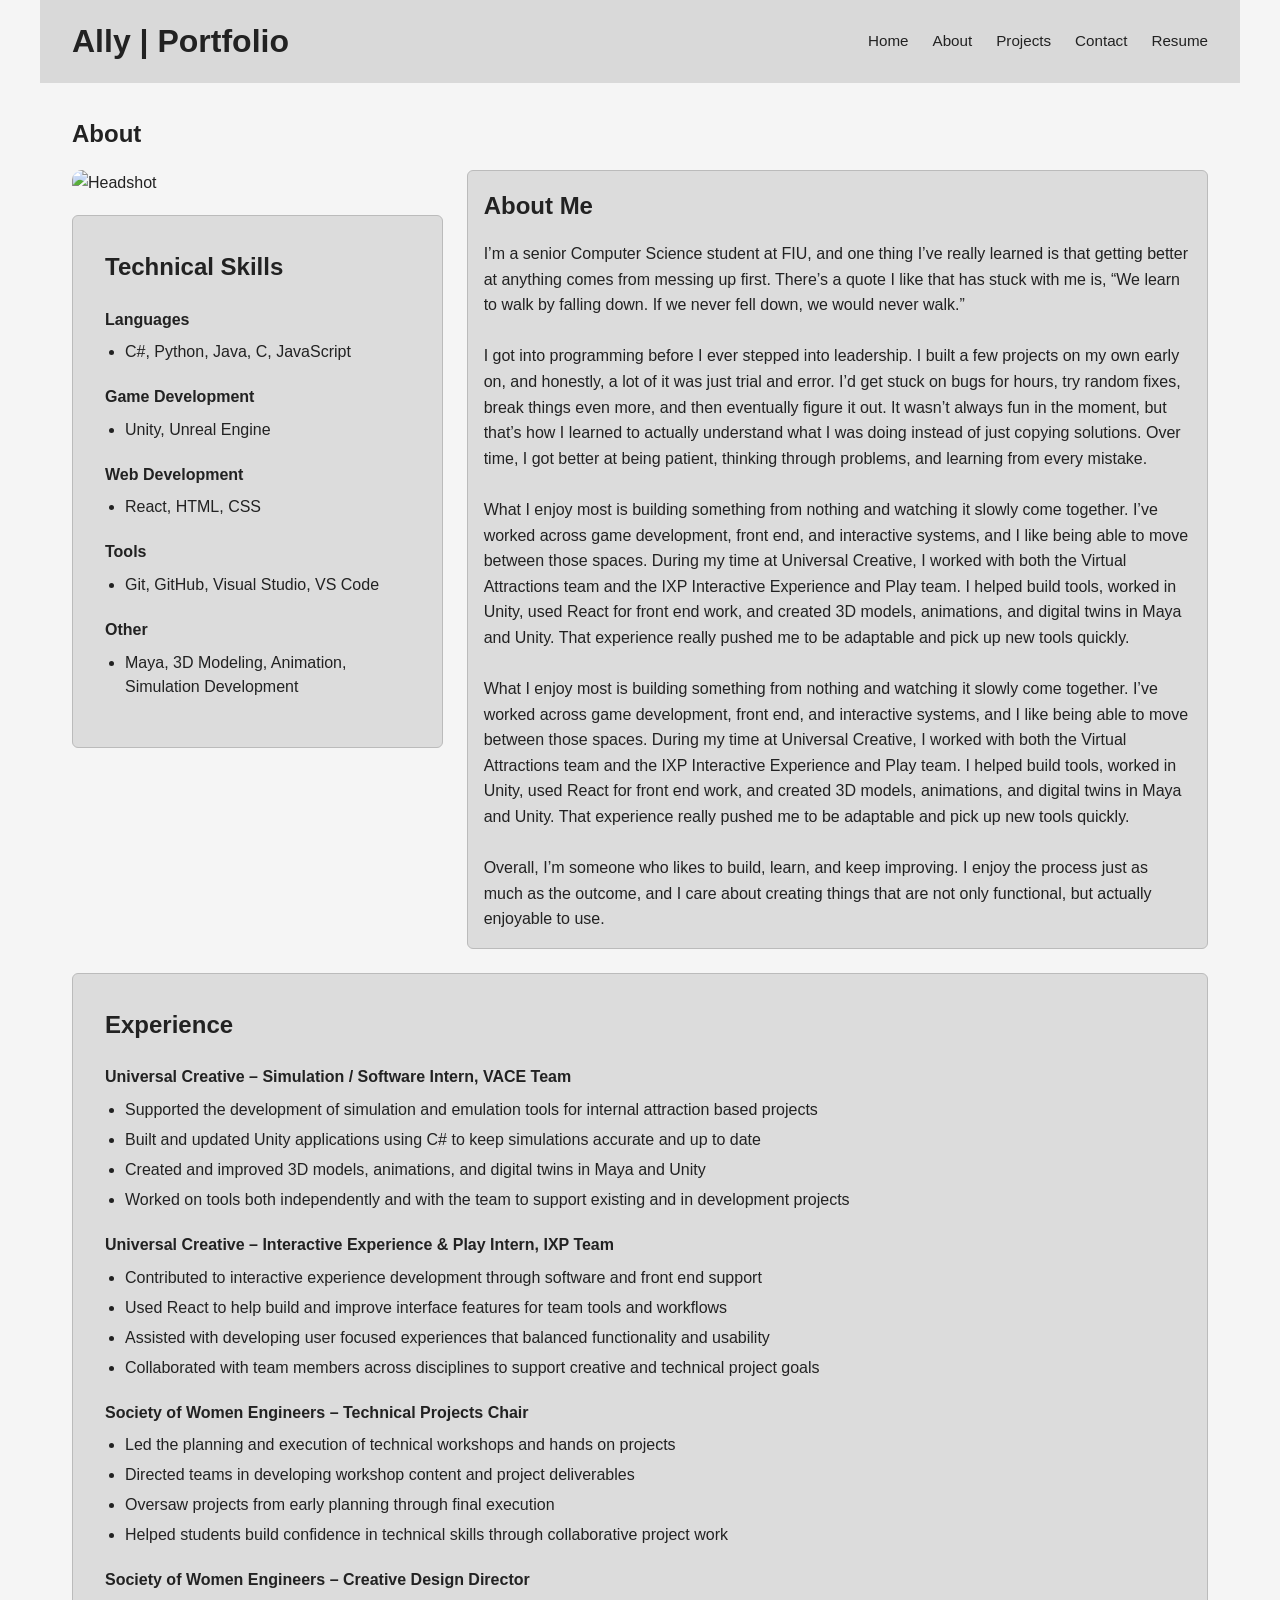
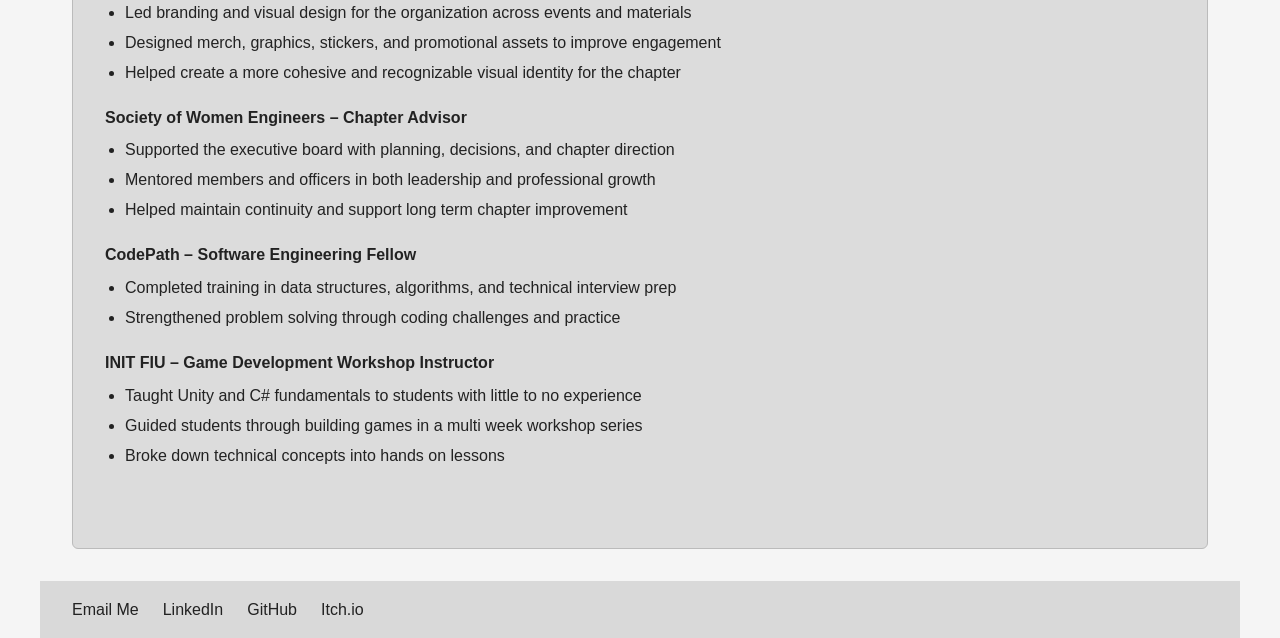
==== about.html @ c7d39140 "Refactored About page layout and improve styling consistency Refactored About page layout, fix heads" ====
<!doctype html>
<html lang="en">
  <head>
    <meta charset="UTF-8" />
    <meta name="viewport" content="width=device-width, initial-scale=1.0" />
    <title>About | Portfolio</title>
    <link rel="stylesheet" href="Styles/base.css" />
    <link rel="stylesheet" href="Styles/layout.css" />
    <link rel="stylesheet" href="Styles/components.css" />
    <link rel="stylesheet" href="Styles/pages.css" />
  </head>
  <body>
    <div class="page-container">
      <header>
        <div>
          <h1>Ally | Portfolio</h1>
          <nav>
            <a href="index.html">Home</a>
            <a href="about.html">About</a>
            <a href="projects.html">Projects</a>
            <a href="contact.html">Contact</a>
            <a href="resume.html">Resume</a>
          </nav>
        </div>
      </header>

      <main>
        <section id="about">
          <h2>About</h2>
          <div class="about-layout">
            <div class="about-left">
              <div class="about-headshot">
                <img src="images/headshot_curly_hair.png" alt="Headshot" />
              </div>

              <div class="about-skills-box">
                <h2>Technical Skills</h2>
                <h4>Languages</h4>
                <ul>
                  <li>C#, Python, Java, C, JavaScript</li>
                </ul>

                <h4>Game Development</h4>
                <ul>
                  <li>Unity, Unreal Engine</li>
                </ul>

                <h4>Web Development</h4>
                <ul>
                  <li>React, HTML, CSS</li>
                </ul>

                <h4>Tools</h4>
                <ul>
                  <li>Git, GitHub, Visual Studio, VS Code</li>
                </ul>

                <h4>Other</h4>
                <ul>
                  <li>Maya, 3D Modeling, Animation, Simulation Development</li>
                </ul>
              </div>
            </div>

            <div class="about-summary">
              <h2>About Me</h2>
              <p>
                I’m a senior Computer Science student at FIU, and one thing I’ve
                really learned is that getting better at anything comes from
                messing up first. There’s a quote I like that has stuck with me
                is, “We learn to walk by falling down. If we never fell down, we
                would never walk.”
              </p>
              <br />
              <p>
                I got into programming before I ever stepped into leadership. I
                built a few projects on my own early on, and honestly, a lot of
                it was just trial and error. I’d get stuck on bugs for hours,
                try random fixes, break things even more, and then eventually
                figure it out. It wasn’t always fun in the moment, but that’s
                how I learned to actually understand what I was doing instead of
                just copying solutions. Over time, I got better at being
                patient, thinking through problems, and learning from every
                mistake.
              </p>
              <br />
              <p>
                What I enjoy most is building something from nothing and
                watching it slowly come together. I’ve worked across game
                development, front end, and interactive systems, and I like
                being able to move between those spaces. During my time at
                Universal Creative, I worked with both the Virtual Attractions
                team and the IXP Interactive Experience and Play team. I helped
                build tools, worked in Unity, used React for front end work, and
                created 3D models, animations, and digital twins in Maya and
                Unity. That experience really pushed me to be adaptable and pick
                up new tools quickly.
              </p>
              <br />
              <p>
                What I enjoy most is building something from nothing and
                watching it slowly come together. I’ve worked across game
                development, front end, and interactive systems, and I like
                being able to move between those spaces. During my time at
                Universal Creative, I worked with both the Virtual Attractions
                team and the IXP Interactive Experience and Play team. I helped
                build tools, worked in Unity, used React for front end work, and
                created 3D models, animations, and digital twins in Maya and
                Unity. That experience really pushed me to be adaptable and pick
                up new tools quickly.
              </p>
              <br />
              <p>
                Overall, I’m someone who likes to build, learn, and keep
                improving. I enjoy the process just as much as the outcome, and
                I care about creating things that are not only functional, but
                actually enjoyable to use.
              </p>
            </div>

            <div class="about-experience-box">
              <section class="experience">
                <h2>Experience</h2>

                <h4>
                  Universal Creative – Simulation / Software Intern, VACE Team
                </h4>
                <ul>
                  <li>
                    Supported the development of simulation and emulation tools
                    for internal attraction based projects
                  </li>
                  <li>
                    Built and updated Unity applications using C# to keep
                    simulations accurate and up to date
                  </li>
                  <li>
                    Created and improved 3D models, animations, and digital
                    twins in Maya and Unity
                  </li>
                  <li>
                    Worked on tools both independently and with the team to
                    support existing and in development projects
                  </li>
                </ul>

                <h4>
                  Universal Creative – Interactive Experience & Play Intern, IXP
                  Team
                </h4>
                <ul>
                  <li>
                    Contributed to interactive experience development through
                    software and front end support
                  </li>
                  <li>
                    Used React to help build and improve interface features for
                    team tools and workflows
                  </li>
                  <li>
                    Assisted with developing user focused experiences that
                    balanced functionality and usability
                  </li>
                  <li>
                    Collaborated with team members across disciplines to support
                    creative and technical project goals
                  </li>
                </ul>

                <h4>Society of Women Engineers – Technical Projects Chair</h4>
                <ul>
                  <li>
                    Led the planning and execution of technical workshops and
                    hands on projects
                  </li>
                  <li>
                    Directed teams in developing workshop content and project
                    deliverables
                  </li>
                  <li>
                    Oversaw projects from early planning through final execution
                  </li>
                  <li>
                    Helped students build confidence in technical skills through
                    collaborative project work
                  </li>
                </ul>

                <h4>Society of Women Engineers – Creative Design Director</h4>
                <ul>
                  <li>
                    Led branding and visual design for the organization across
                    events and materials
                  </li>
                  <li>
                    Designed merch, graphics, stickers, and promotional assets
                    to improve engagement
                  </li>
                  <li>
                    Helped create a more cohesive and recognizable visual
                    identity for the chapter
                  </li>
                </ul>

                <h4>Society of Women Engineers – Chapter Advisor</h4>
                <ul>
                  <li>
                    Supported the executive board with planning, decisions, and
                    chapter direction
                  </li>
                  <li>
                    Mentored members and officers in both leadership and
                    professional growth
                  </li>
                  <li>
                    Helped maintain continuity and support long term chapter
                    improvement
                  </li>
                </ul>

                <h4>CodePath – Software Engineering Fellow</h4>
                <ul>
                  <li>
                    Completed training in data structures, algorithms, and
                    technical interview prep
                  </li>
                  <li>
                    Strengthened problem solving through coding challenges and
                    practice
                  </li>
                </ul>

                <h4>INIT FIU – Game Development Workshop Instructor</h4>
                <ul>
                  <li>
                    Taught Unity and C# fundamentals to students with little to
                    no experience
                  </li>
                  <li>
                    Guided students through building games in a multi week
                    workshop series
                  </li>
                  <li>Broke down technical concepts into hands on lessons</li>
                </ul>
              </section>
            </div>
          </div>
        </section>
      </main>

      <footer>
        <div class="footer-links">
          <a href="mailto:Roa.Ayleen07@gmail.com?subject=Hello">Email Me</a>
          <a
            href="https://www.linkedin.com/in/ayleen-roa"
            target="_blank"
            rel="noopener noreferrer"
            >LinkedIn</a
          >
          <a
            href="https://github.com/roa-ally"
            target="_blank"
            rel="noopener noreferrer"
            >GitHub</a
          >
          <a
            href="https://roa-ally.itch.io/"
            target="_blank"
            rel="noopener noreferrer"
            >Itch.io</a
          >
        </div>
      </footer>
    </div>
  </body>
</html>
---- Styles/base.css ----
/* =====================
   RESET / BASE
===================== */

* {
  margin: 0;
  padding: 0;
  box-sizing: border-box;
}

body {
  font-family: Arial, sans-serif;
  background-color: #f5f5f5;
  color: #222;
  line-height: 1.6;
}

a {
  text-decoration: none;
  color: inherit;
}

img {
  max-width: 100%;
  display: block;
}

section {
  margin-bottom: 3rem;
}

h2 {
  margin-bottom: 1rem;
}
---- Styles/layout.css ----
/* =====================
   PAGE LAYOUT
===================== */

.page-container {
  max-width: 1200px;
  margin: 0 auto;
  background-color: #f5f5f5;
}

header {
  background-color: #d9d9d9;
  padding: 1rem 2rem;
}

header div,
.nav-container {
  display: flex;
  justify-content: space-between;
  align-items: center;
}

nav {
  display: flex;
  gap: 1.5rem;
}

nav a {
  font-size: 0.95rem;
}

nav a:hover,
.footer-links a:hover,
.back-link:hover {
  text-decoration: underline;
}

footer {
  background-color: #d9d9d9;
  padding: 1rem 2rem;
  margin-top: 2rem;
}

.footer-links {
  display: flex;
  gap: 1.5rem;
  flex-wrap: wrap;
}

/* =====================
   COMMON SECTION SPACING
===================== */

#projects,
#skills,
#about,
#contact,
#projects-page,
.project-detail {
  margin: 2rem;
}
---- Styles/components.css ----
/* =====================
   BUTTONS
===================== */

button,
.hero-button,
.resume-button {
  border: 1px solid #aaa;
  background-color: #cfcfcf;
  color: #000;
  font-weight: bold;
  border-radius: 6px;
  transition:
    transform 0.2s ease,
    background-color 0.2s ease;
}

button:hover,
.hero-button:hover,
.resume-button:hover {
  background-color: #bfbfbf;
  transform: translateY(-1px);
}

.hero-button,
.resume-button {
  display: inline-block;
  padding: 0.7rem 1.2rem;
}

.hero-actions {
  display: flex;
  gap: 1rem;
  margin-top: 1rem;
  justify-content: flex-start;
  padding-left: 2rem;
}

.resume-actions {
  margin-top: 20px;
  display: flex;
  justify-content: center;
}

/* =====================
   CARDS / BOXES
===================== */

article,
.skill-card,
.about-summary,
.about-skills-box,
.about-experience-box,
.contact-intro,
.contact-links,
.project-hero,
.project-overview,
.project-tools,
.project-process,
.gallery-box,
.project-thumbnail,
.resume-container,
.projects-hero {
  border-radius: 6px;
}

#projects article,
.skill-card,
.about-summary,
.about-skills-box,
.about-experience-box,
.contact-intro,
.contact-links,
.project-hero,
.project-overview,
.project-tools,
.project-process,
.gallery-box {
  background-color: #dcdcdc;
  border: 1px solid #bbb;
  padding: 1rem;
}

.skill-card {
  text-align: center;
  font-weight: bold;
}

.back-link {
  display: inline-block;
  margin-top: 0.5rem;
  font-weight: bold;
}

/* =====================
   PROJECT CARDS / MEDIA
===================== */

.project-card-link {
  text-decoration: none;
  color: inherit;
  display: block;
}

.project-card-link article {
  height: 100%;
}

.project-thumbnail,
.project-hero,
.gallery-box {
  overflow: hidden;
}

.project-thumbnail {
  height: 180px;
}

.project-hero {
  height: 350px;
  min-height: 300px;
  display: flex;
  align-items: center;
  justify-content: center;
}

.gallery-box {
  height: 220px;
  min-height: 220px;
  display: flex;
  align-items: center;
  justify-content: center;
}

.project-thumbnail img,
.project-hero img,
.gallery-box img {
  width: 100%;
  height: 100%;
  object-fit: cover;
  display: block;
  cursor: pointer;
}

.project-thumbnail p {
  font-weight: bold;
}

/* =====================
   IMAGE MODAL
===================== */

.image-modal {
  display: none;
  position: fixed;
  inset: 0;
  background-color: rgba(0, 0, 0, 0.9);
  justify-content: center;
  align-items: center;
  z-index: 9999;
}

.image-modal-panel {
  position: relative;
  width: min(78vw, 1000px);
  height: min(78vh, 700px);
  display: flex;
  align-items: center;
  justify-content: center;
}

.image-modal-content,
.image-modal-video {
  max-width: 100%;
  max-height: 100%;
  width: auto;
  height: auto;
  object-fit: contain;
  border-radius: 6px;
  display: none;
}

.image-modal-iframe {
  width: 100%;
  height: 100%;
  border: none;
  border-radius: 6px;
  display: none;
}

.image-modal-close {
  position: absolute;
  top: -5rem;
  right: 0;
  background: rgba(255, 255, 255, 0.18);
  border: none;
  color: white;
  font-size: 2.5rem;
  width: 56px;
  height: 56px;
  border-radius: 8px;
  cursor: pointer;
  display: flex;
  align-items: center;
  justify-content: center;
}

.image-modal-arrow {
  position: absolute;
  top: 50%;
  display: flex;
  align-items: center;
  justify-content: center;
  background-color: rgba(255, 255, 255, 0.15);
  border: none;
  color: white;
  font-size: 2rem;
  padding: 0.75rem 1rem 1rem;
  cursor: pointer;
  border-radius: 6px;
}

.image-modal-arrow:hover,
.image-modal-close:hover {
  background-color: rgba(255, 255, 255, 0.25);
}

.left-arrow {
  left: 2rem;
}

.right-arrow {
  right: 2rem;
}

/* =====================
   MEDIA TRIGGER
===================== */

.media-trigger {
  width: 100%;
  height: 100%;
  border: none;
  background: none;
  padding: 0;
  cursor: pointer;
  position: relative;
  display: block;
}

.media-trigger img {
  width: 100%;
  height: 100%;
  object-fit: cover;
  display: block;
  border-radius: 6px;
}

.video-badge {
  position: absolute;
  inset: 50% auto auto 50%;
  transform: translate(-50%, -50%);
  width: 64px;
  height: 64px;
  border-radius: 50%;
  background-color: rgba(0, 0, 0, 0.55);
  color: white;
  display: flex;
  align-items: center;
  justify-content: center;
  font-size: 1.6rem;
  pointer-events: none;
}
---- Styles/pages.css ----
/* =====================
   HOME
===================== */

#home h2 {
  font-size: 2rem;
  margin-bottom: 0.5rem;
  padding: 2rem;
  max-width: 900px;
}

#home p {
  max-width: 900px;
  margin-bottom: 1.5rem;
  padding-left: 2rem;
}

/* =====================
   PROJECTS PAGE
===================== */

.projects-hero {
  background-color: #e3e3e3;
  padding: 3rem 2rem;
  margin: 2rem;
}

.projects-hero h2 {
  margin-bottom: 0.5rem;
}

.projects-hero p {
  max-width: 700px;
}

.projects-grid {
  display: grid;
  grid-template-columns: repeat(3, 1fr);
  gap: 1rem;
}

#projects article {
  background-color: #dcdcdc;
  border: none;
  padding: 0;
  overflow: hidden;
  border-radius: 10px;
  transition:
    transform 0.2s ease,
    box-shadow 0.2s ease;
  cursor: pointer;
}

#projects article:hover {
  transform: translateY(-5px);
  box-shadow: 0 4px 10px rgba(0, 0, 0, 0.1);
}

#projects h3,
.project-detail h2 {
  margin-bottom: 0.5rem;
}

/* =====================
   SKILLS
===================== */

.skills-grid {
  display: grid;
  grid-template-columns: repeat(auto-fit, minmax(160px, 1fr));
  gap: 1rem;
}

/* =====================
   ABOUT
===================== */

.about-layout {
  display: grid;
  grid-template-columns: 1fr 2fr;
  gap: 1.5rem;
}

.about-left {
  display: flex;
  flex-direction: column;
  gap: 20px;
}

.about-skills-box,
.about-experience-box {
  padding: 2rem;
  background-color: #dcdcdc;
  border: 1px solid #bbb;
  border-radius: 6px;
}

.about-skills-box h2,
.about-experience-box h2 {
  margin-bottom: 20px;
  padding-left: 0;
}

.about-skills-box li,
.experience li {
  margin-bottom: 6px;
  line-height: 1.5;
}

.about-skills-box h4,
.about-experience-box h4 {
  margin-top: 20px;
  margin-bottom: 8px;
  padding-left: 0;
}

.about-skills-box h3,
.experience h2,
.experience h4 {
  margin-left: 0;
  padding-left: 0;
}

.about-skills-box ul,
.about-experience-box ul {
  padding-left: 20px;
  margin-bottom: 16px;
}

.about-skills-box li,
.about-experience-box li {
  margin-bottom: 6px;
  line-height: 1.5;
}

.about-summary {
  min-height: 220px;
}

.about-experience-box {
  grid-column: 1 / -1;
  padding: 2rem;
  background-color: #dcdcdc;
  border: 1px solid #bbb;
  border-radius: 6px;
}

.about-headshot {
  align-self: flex-start;
}

.about-headshot img {
  width: 325px;
  height: auto;
  border-radius: 10px;
  display: block;
}

.experience h4 {
  margin-top: 20px;
}

.experience ul {
  margin-bottom: 20px;
}

/* =====================
   CONTACT
===================== */

.contact-layout {
  display: grid;
  grid-template-columns: 1fr 1fr;
  gap: 1rem;
}

.contact-intro button {
  padding: 0.7rem 1.2rem;
  margin-bottom: 1rem;
  cursor: pointer;
}

.contact-links {
  display: flex;
  flex-direction: column;
  gap: 0.75rem;
}

.contact-links p {
  margin-bottom: 0.5rem;
}

.contact-item {
  display: flex;
  flex-direction: column;
  margin-bottom: 0.75rem;
}

.contact-item span {
  font-weight: bold;
  font-size: 0.9rem;
  margin-bottom: 0.2rem;
}

.contact-item a {
  font-size: 0.95rem;
}

/* =====================
   PROJECT DETAIL
===================== */

.project-info {
  display: grid;
  grid-template-columns: 2fr 1fr;
  gap: 1rem;
  margin-bottom: 1rem;
}

.project-tools p {
  display: grid;
  grid-template-columns: 1fr 1fr;
  gap: 1rem;
}

.project-process {
  margin-bottom: 1rem;
}

.project-gallery {
  display: grid;
  grid-template-columns: 1fr 1fr;
  gap: 1rem;
  margin-bottom: 1rem;
}

.project-thumbnail {
  height: 180px;
  overflow: hidden;
  border-radius: 10px 10px 10px 10px;
  background: none;
  border: none;
  padding: 0;
}

.project-thumbnail img {
  width: 100%;
  height: 100%;
  object-fit: cover;
  display: block;
  border-radius: 0;
}

.project-content {
  padding: 1rem;
}

/* =====================
   RESUME
===================== */

.resume-section {
  padding: 40px;
}

.resume-section h2,
.resume-section p {
  max-width: 1000px;
  margin-left: auto;
  margin-right: auto;
}

.resume-intro {
  margin-bottom: 20px;
  color: #555;
}

.resume-container {
  max-width: 1000px;
  margin: 0 auto;
  border: 1px solid #ccc;
  border-radius: 12px;
  overflow: hidden;
  background: #f9f9f9;
}

.resume-frame {
  width: 100%;
  height: 750px;
  border: none;
  display: block;
}

/* =====================
   RESPONSIVE
===================== */

@media (max-width: 768px) {
  .nav-container,
  header div {
    flex-direction: column;
    align-items: flex-start;
    gap: 1rem;
  }

  nav {
    flex-wrap: wrap;
  }

  #home,
  #projects,
  #skills,
  #about,
  #contact,
  #projects-page,
  .project-detail,
  .projects-hero,
  .resume-section {
    margin: 1rem;
    padding-left: 1rem;
    padding-right: 1rem;
  }

  .about-layout,
  .contact-layout,
  .project-info,
  .project-gallery {
    grid-template-columns: 1fr;
  }

  .projects-grid {
    grid-template-columns: repeat(auto-fit, minmax(250px, 1fr));
  }

  .project-thumbnail {
    height: 140px;
  }

  .project-hero {
    height: 220px;
  }

  .gallery-box {
    height: 160px;
  }

  .resume-frame {
    height: 500px;
  }

  .image-modal-panel {
    width: min(90vw, 700px);
    height: min(70vh, 500px);
  }

  .image-modal-content {
    max-width: 90vw;
    max-height: 70vh;
  }

  .image-modal-arrow {
    font-size: 1.5rem;
    padding: 0.5rem 0.75rem;
  }

  .left-arrow {
    left: 1rem;
  }

  .right-arrow {
    right: 1rem;
  }

  .image-modal-close {
    top: -2.5rem;
    width: 46px;
    height: 46px;
    font-size: 2rem;
  }
}
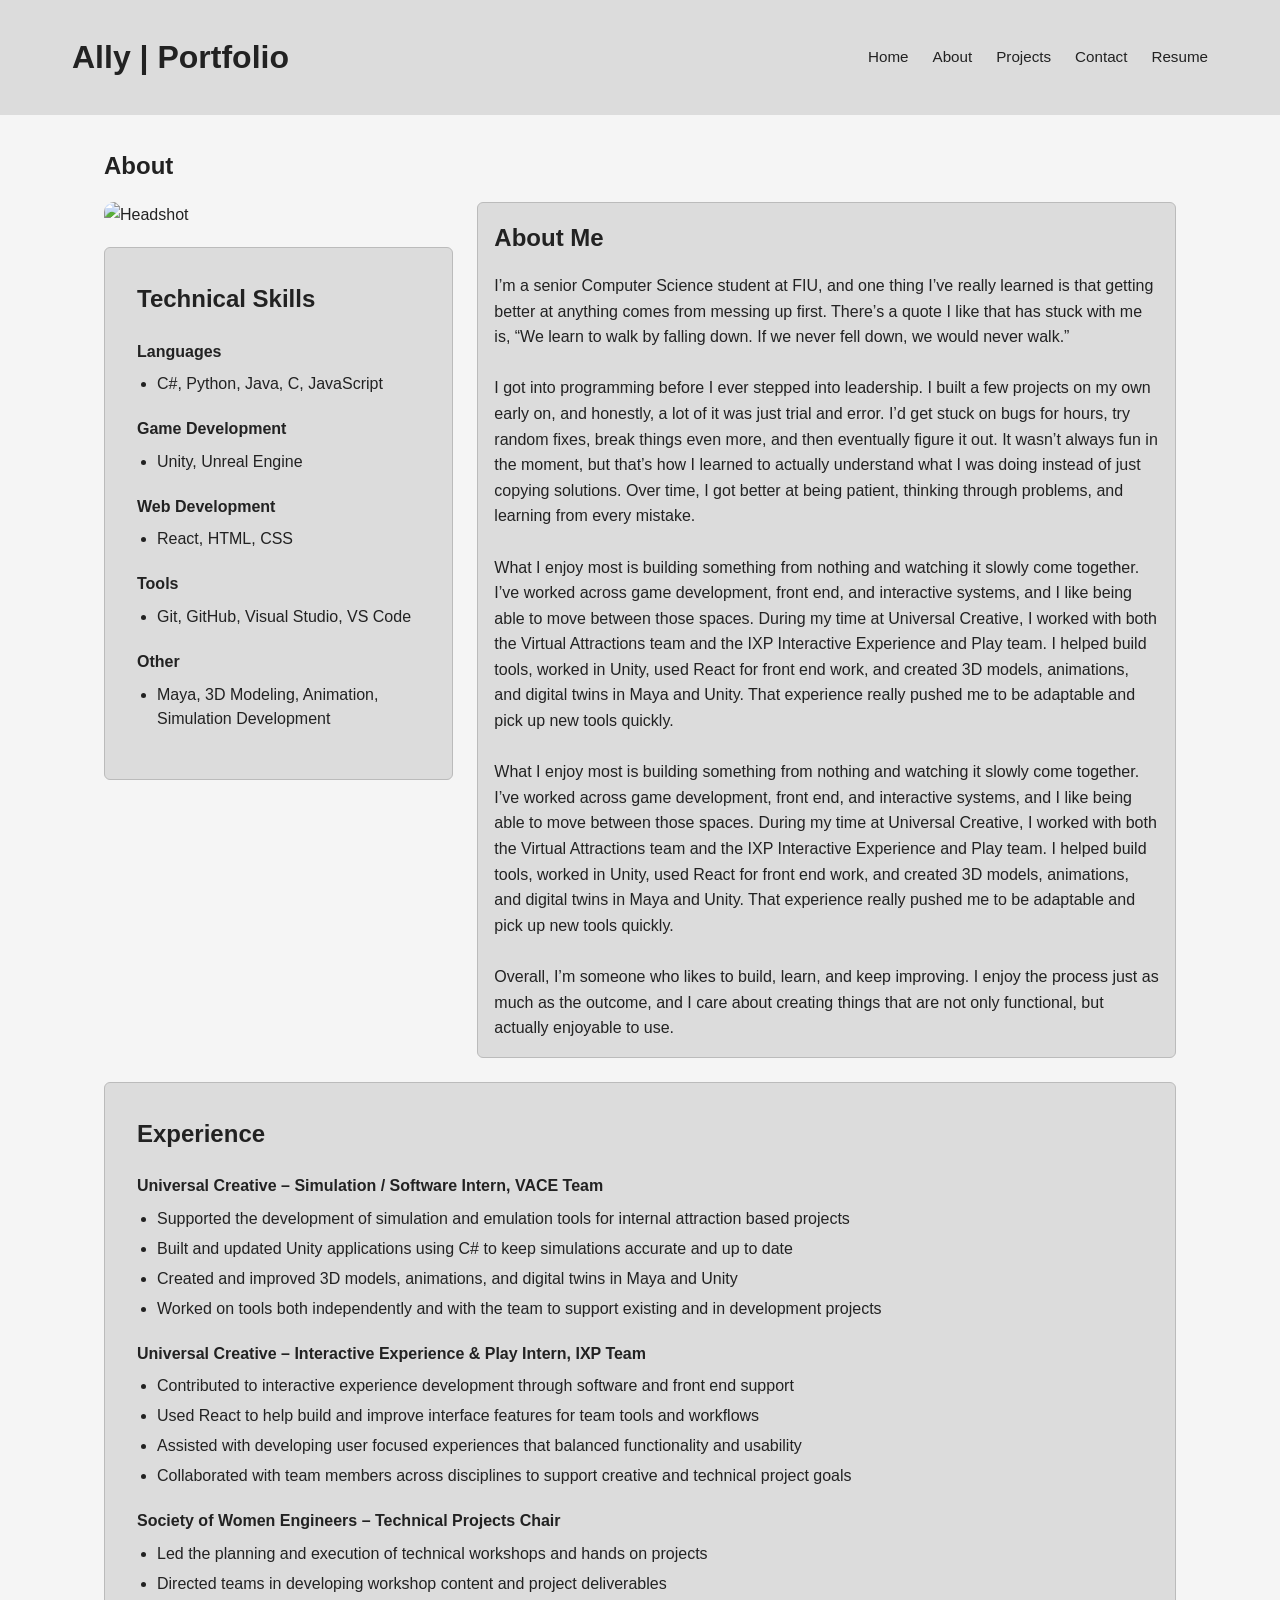
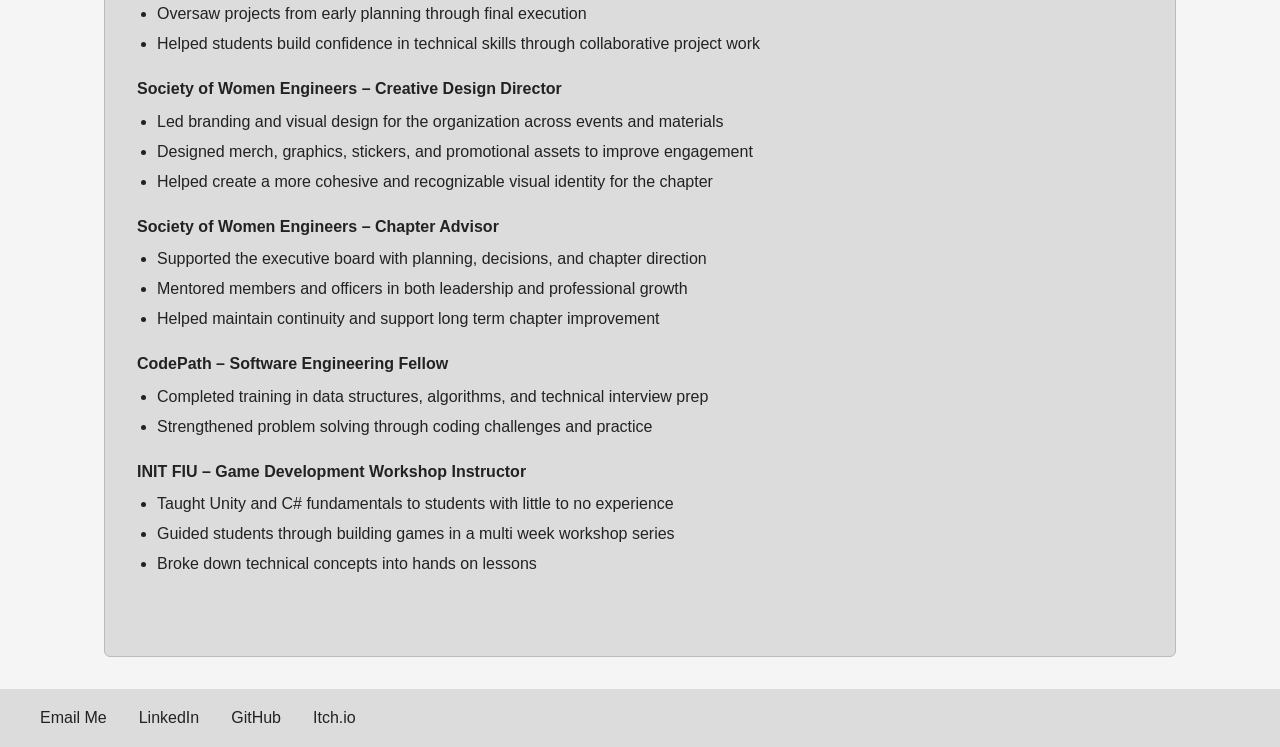
==== commit a95a1c0e: "Refactored portfolio layout Updated portfolio design, improve layout structure, and refine styling a" ====
--- a/about.html
+++ b/about.html
@@ -10,24 +10,24 @@
     <link rel="stylesheet" href="Styles/pages.css" />
   </head>
   <body>
-    <div class="page-container">
-      <header>
-        <div>
-          <h1>Ally | Portfolio</h1>
-          <nav>
-            <a href="index.html">Home</a>
-            <a href="about.html">About</a>
-            <a href="projects.html">Projects</a>
-            <a href="contact.html">Contact</a>
-            <a href="resume.html">Resume</a>
-          </nav>
-        </div>
-      </header>
-
+    <header class="site-header">
+      <div class="header-inner">
+        <h1 class="header-title">Ally | Portfolio</h1>
+
+        <nav class="header-nav">
+          <a href="index.html">Home</a>
+          <a href="about.html">About</a>
+          <a href="projects.html">Projects</a>
+          <a href="contact.html">Contact</a>
+          <a href="resume.html">Resume</a>
+        </nav>
+      </div>
+    </header>
+    <div class="page-content">
       <main>
         <section id="about">
           <h2>About</h2>
-          <div class="about-layout">
+          <div class="about-page-layout">
             <div class="about-left">
               <div class="about-headshot">
                 <img src="images/headshot_curly_hair.png" alt="Headshot" />
@@ -247,30 +247,16 @@
           </div>
         </section>
       </main>
-
-      <footer>
-        <div class="footer-links">
-          <a href="mailto:Roa.Ayleen07@gmail.com?subject=Hello">Email Me</a>
-          <a
-            href="https://www.linkedin.com/in/ayleen-roa"
-            target="_blank"
-            rel="noopener noreferrer"
-            >LinkedIn</a
-          >
-          <a
-            href="https://github.com/roa-ally"
-            target="_blank"
-            rel="noopener noreferrer"
-            >GitHub</a
-          >
-          <a
-            href="https://roa-ally.itch.io/"
-            target="_blank"
-            rel="noopener noreferrer"
-            >Itch.io</a
-          >
-        </div>
-      </footer>
     </div>
+    <footer class="site-footer">
+      <div class="footer-inner">
+        <a href="mailto:Roa.Ayleen07@gmail.com">Email Me</a>
+        <a href="https://www.linkedin.com/in/ayleen-roa" target="_blank"
+          >LinkedIn</a
+        >
+        <a href="https://github.com/roa-ally" target="_blank">GitHub</a>
+        <a href="https://roa-ally.itch.io/" target="_blank">Itch.io</a>
+      </div>
+    </footer>
   </body>
 </html>
--- a/Styles/layout.css
+++ b/Styles/layout.css
@@ -2,10 +2,12 @@
    PAGE LAYOUT
 ===================== */
 
-.page-container {
+.page-content {
   max-width: 1200px;
   margin: 0 auto;
-  background-color: #f5f5f5;
+  padding: 0 2rem;
+  box-sizing: border-box;
+  width: 100%;
 }
 
 header {
--- a/Styles/components.css
+++ b/Styles/components.css
@@ -30,10 +30,10 @@
 
 .hero-actions {
   display: flex;
-  gap: 1rem;
+  gap: 0.75rem;
   margin-top: 1rem;
-  justify-content: flex-start;
-  padding-left: 2rem;
+  justify-content: center;
+  flex-wrap: wrap;
 }
 
 .resume-actions {
--- a/Styles/pages.css
+++ b/Styles/pages.css
@@ -1,6 +1,10 @@
 /* =====================
    HOME
 ===================== */
+#home {
+  margin: 2rem;
+  background-color: #f4f4f4;
+}
 
 #home h2 {
   font-size: 2rem;
@@ -13,6 +17,88 @@
   max-width: 900px;
   margin-bottom: 1.5rem;
   padding-left: 2rem;
+  padding-right: 2rem;
+}
+
+.about-container {
+  background-color: #e5e5e5;
+  border-radius: 10px;
+  padding-bottom: 2rem;
+
+  flex: 1;
+  max-width: none;
+}
+
+.about-layout {
+  display: flex;
+  align-items: center;
+  gap: 2rem;
+}
+
+.about-layout {
+  display: flex;
+  align-items: flex-start;
+  gap: 1rem;
+}
+
+.about-image {
+  flex: 0 0 auto;
+  display: flex;
+  flex-direction: column; /* 👈 THIS stacks them */
+  align-items: center;
+}
+
+.about-image img {
+  height: 600px;
+  width: auto;
+  border-radius: 10px;
+}
+
+html,
+body {
+  height: 100%;
+  margin: 0;
+}
+
+main {
+  flex: 1;
+}
+
+.site-header,
+.site-footer {
+  width: 100%;
+  background-color: #dcdcdc;
+}
+
+.footer-inner {
+  max-width: 1200px;
+  margin: 0 auto;
+
+  display: flex;
+  gap: 2rem;
+}
+
+.container {
+  padding: 0 80px;
+}
+
+.header-inner {
+  max-width: 1200px;
+  margin: 0 auto;
+  padding: 1rem 2rem;
+
+  display: flex;
+  align-items: center;
+  justify-content: space-between;
+}
+
+.header-title {
+  margin: 0;
+}
+
+.header-nav {
+  display: flex;
+  gap: 1.5rem;
 }
 
 /* =====================
@@ -75,7 +161,7 @@
    ABOUT
 ===================== */
 
-.about-layout {
+.about-page-layout {
   display: grid;
   grid-template-columns: 1fr 2fr;
   gap: 1.5rem;
@@ -206,6 +292,114 @@
   font-size: 0.95rem;
 }
 
+.contact-intro form {
+  display: flex;
+  flex-direction: column;
+  gap: 0.75rem;
+}
+
+.contact-intro input,
+.contact-intro textarea {
+  padding: 0.6rem;
+  border-radius: 6px;
+  border: 1px solid #bbb;
+  font-size: 0.9rem;
+}
+
+.send-button {
+  display: inline-block;
+  align-self: center;
+  padding: 0.7rem 1.2rem;
+  margin-top: 1rem;
+
+  border: 1px solid #aaa;
+  background-color: #cfcfcf;
+  color: #000;
+
+  font-weight: bold;
+  border-radius: 6px;
+  cursor: pointer;
+
+  transition:
+    transform 0.2s ease,
+    background-color 0.2s ease;
+}
+
+.contact-intro button {
+  margin-top: 0.5rem;
+  cursor: pointer;
+}
+
+.send-button:hover {
+  background-color: #bfbfbf;
+  transform: translateY(-1px);
+}
+
+.contact-intro p {
+  margin-bottom: 1rem;
+  color: #444;
+}
+
+.contact-intro label {
+  font-weight: 600;
+  font-size: 1rem;
+  margin-top: 0.5rem;
+}
+
+.contact-links {
+  padding: 2rem;
+  border-radius: 10px;
+}
+
+.contact-title {
+  margin-bottom: 1rem;
+  font-size: 1.3rem;
+}
+
+.contact-table {
+  width: 100%;
+  border-collapse: collapse;
+}
+
+.contact-table th {
+  text-align: left;
+  font-weight: 600;
+  padding: 8px 12px 8px 0;
+  width: 120px;
+}
+
+.contact-table td {
+  padding: 8px 0;
+}
+
+.contact-table a {
+  color: #0077cc;
+  font-weight: 500;
+  text-decoration: underline;
+  transition: 0.2s;
+}
+
+.contact-table a:hover {
+  color: #005fa3;
+}
+
+.contact-image {
+  margin-top: 1.5rem;
+  width: 100%;
+  border-radius: 8px;
+}
+
+.form-hint {
+  display: block;
+  font-size: 0.85rem;
+  color: #444;
+  margin-top: -0.25rem;
+  margin-bottom: 0.5rem;
+}
+
+.form-hint.hidden {
+  display: none;
+}
 /* =====================
    PROJECT DETAIL
 ===================== */
@@ -214,7 +408,8 @@
   display: grid;
   grid-template-columns: 2fr 1fr;
   gap: 1rem;
-  margin-bottom: 1rem;
+  margin-bottom: 2rem;
+  margin-top: 2rem;
 }
 
 .project-tools p {
@@ -224,14 +419,14 @@
 }
 
 .project-process {
-  margin-bottom: 1rem;
+  margin-bottom: 2rem;
 }
 
 .project-gallery {
   display: grid;
   grid-template-columns: 1fr 1fr;
   gap: 1rem;
-  margin-bottom: 1rem;
+  margin-bottom: 2rem;
 }
 
 .project-thumbnail {
@@ -253,6 +448,41 @@
 
 .project-content {
   padding: 1rem;
+}
+
+.back-link {
+  display: inline-block;
+  padding: 0.6rem 1.1rem;
+
+  border: 1px solid #aaa;
+  background-color: #cfcfcf;
+  color: #000;
+
+  border-radius: 6px;
+  font-weight: bold;
+  text-decoration: none;
+
+  margin-top: 1rem;
+
+  transition: 0.2s;
+}
+
+.back-link:hover {
+  background-color: #bfbfbf;
+  transform: translateY(-1px);
+}
+
+.tool-images {
+  display: flex;
+  flex-direction: column;
+  gap: 0.5rem;
+  margin-top: 1rem;
+}
+
+.tool-images img {
+  width: 70px;
+  height: 70px;
+  object-fit: contain;
 }
 
 /* =====================
@@ -321,7 +551,7 @@
     padding-right: 1rem;
   }
 
-  .about-layout,
+  .about-page-layout,
   .contact-layout,
   .project-info,
   .project-gallery {
@@ -377,4 +607,9 @@
     height: 46px;
     font-size: 2rem;
   }
-}
+
+  .about-layout {
+    flex-direction: column;
+    text-align: center;
+  }
+}
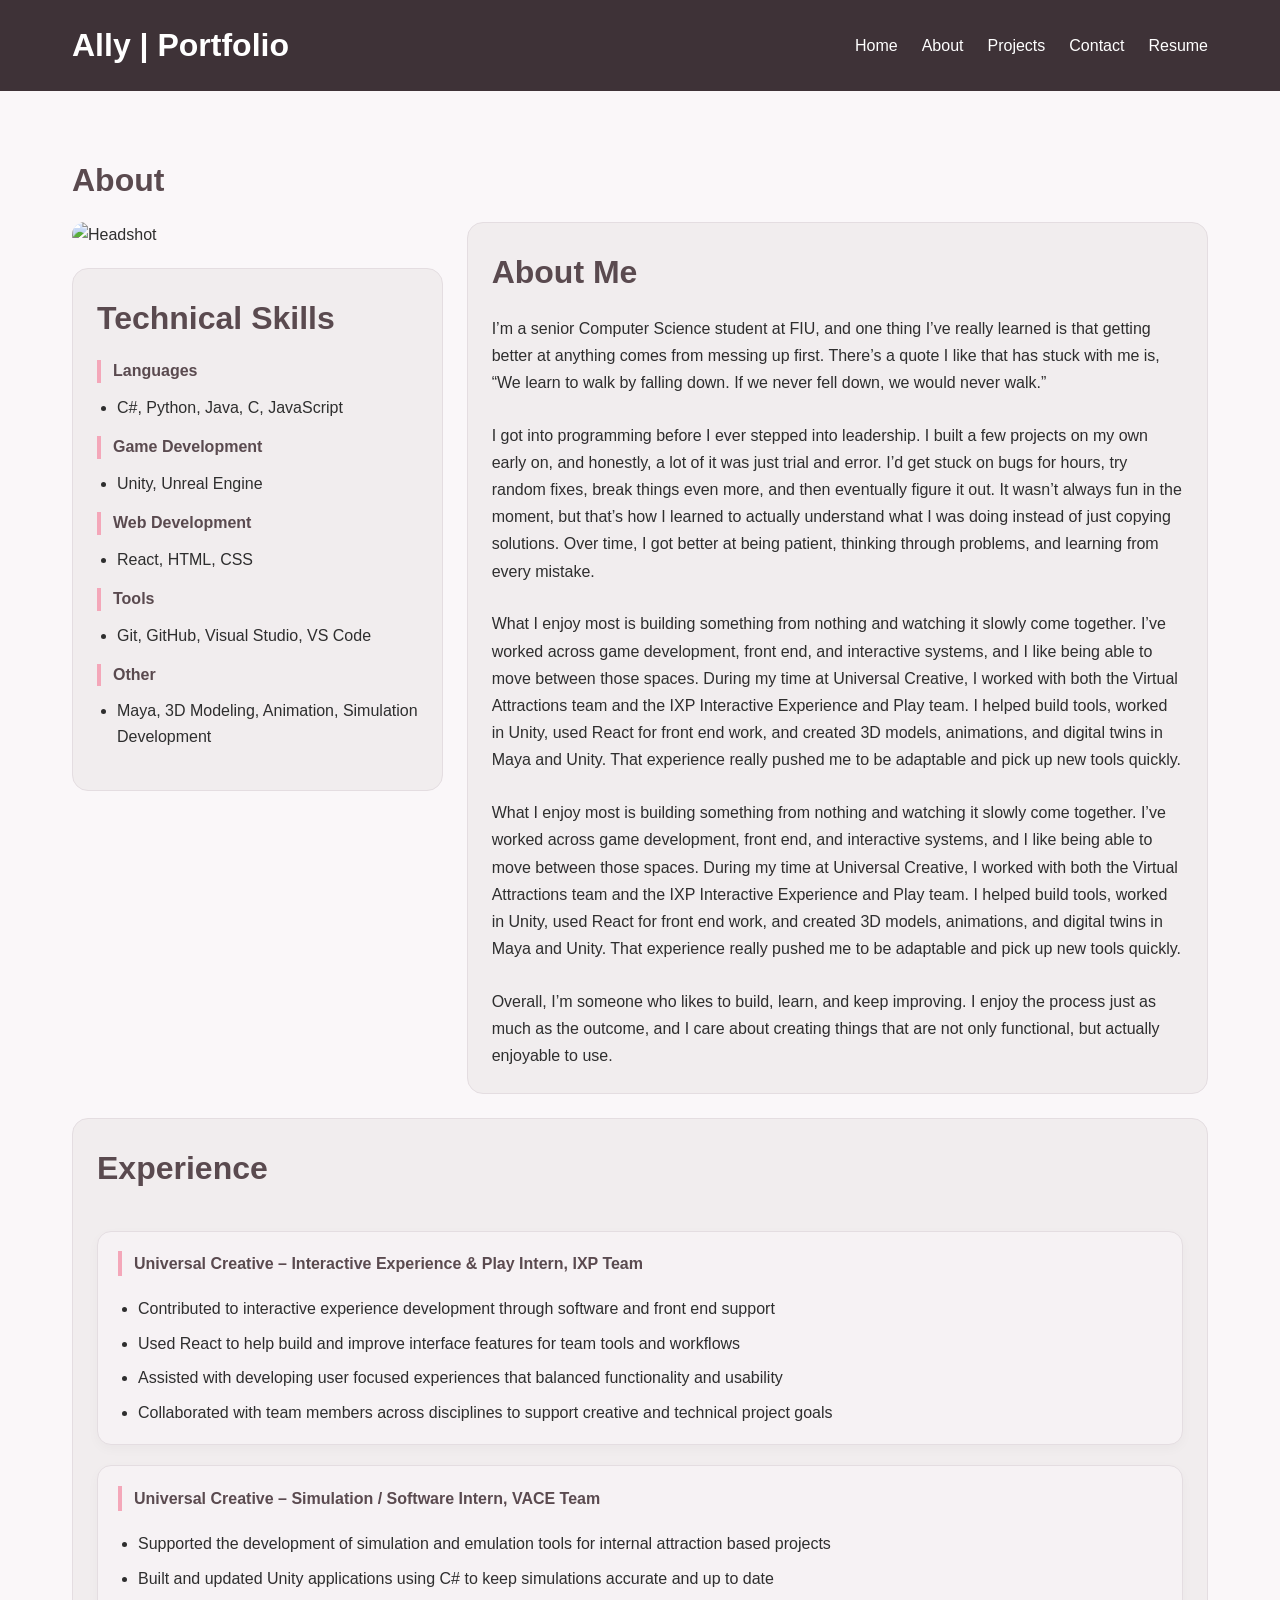
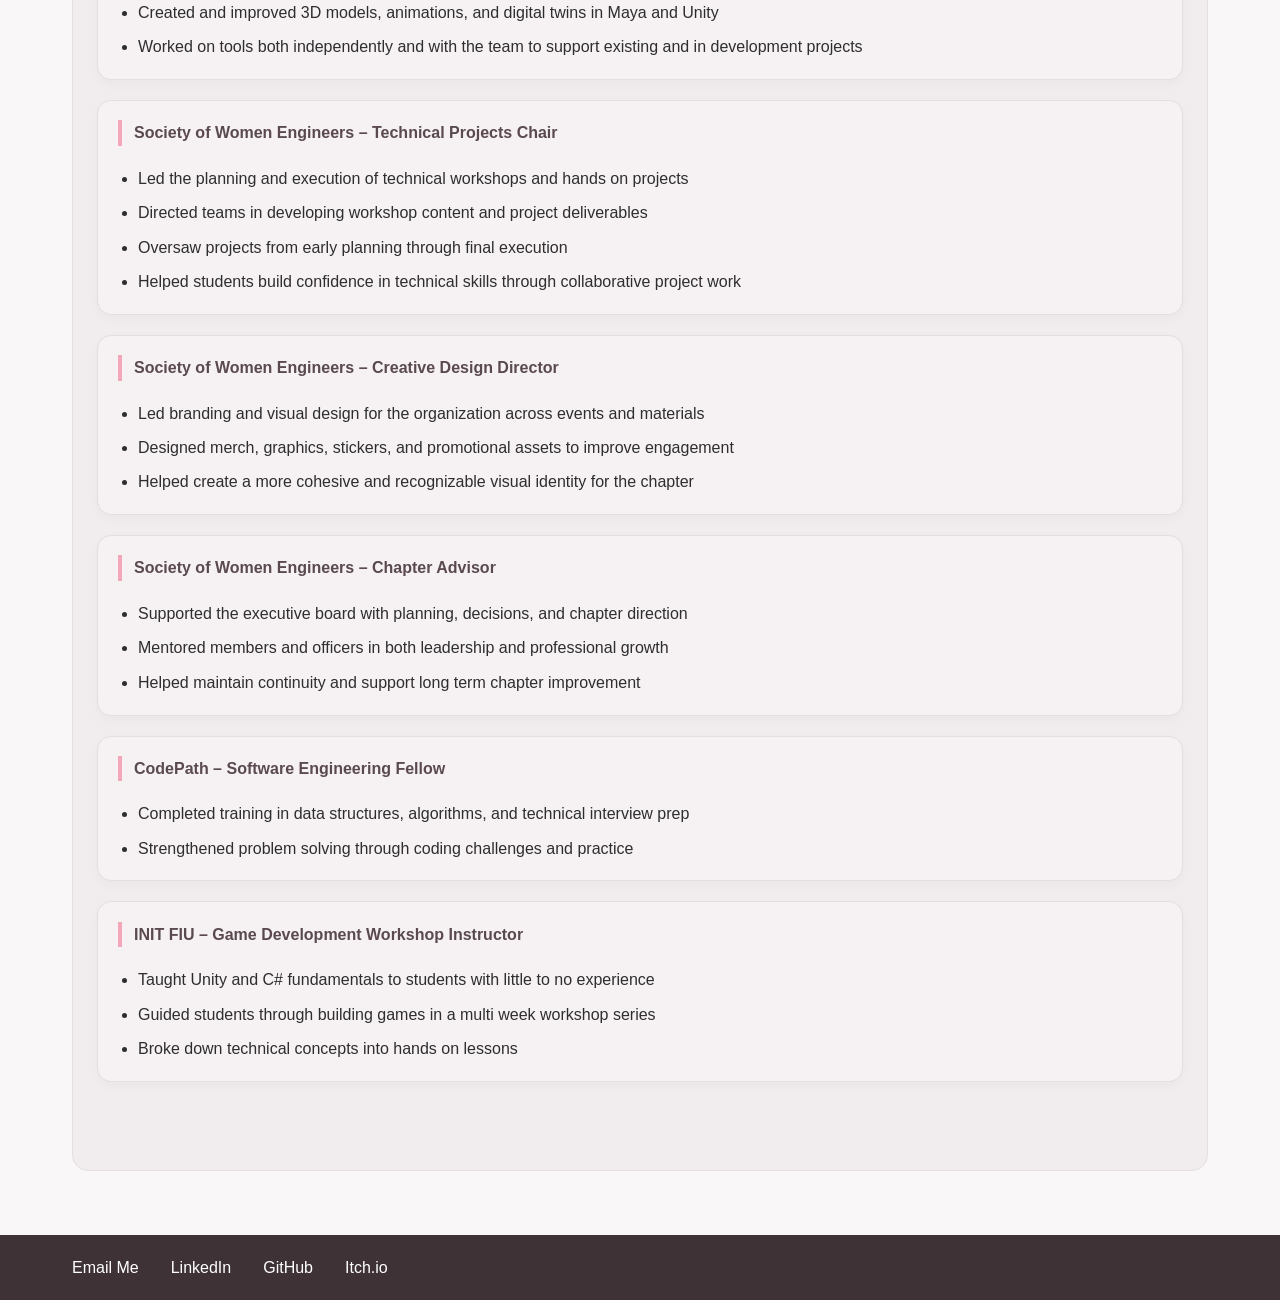
==== commit 7c6760a5: "Cleaned up project pages Cleaned up project pages, fixed modal bugs, and improved UI consistency" ====
--- a/about.html
+++ b/about.html
@@ -8,6 +8,7 @@
     <link rel="stylesheet" href="Styles/layout.css" />
     <link rel="stylesheet" href="Styles/components.css" />
     <link rel="stylesheet" href="Styles/pages.css" />
+    <link rel="stylesheet" href="Styles/colors.css" />
   </head>
   <body>
     <header class="site-header">
@@ -35,27 +36,27 @@
 
               <div class="about-skills-box">
                 <h2>Technical Skills</h2>
-                <h4>Languages</h4>
+                <h4 class="section-title">Languages</h4>
                 <ul>
                   <li>C#, Python, Java, C, JavaScript</li>
                 </ul>
 
-                <h4>Game Development</h4>
+                <h4 class="section-title">Game Development</h4>
                 <ul>
                   <li>Unity, Unreal Engine</li>
                 </ul>
 
-                <h4>Web Development</h4>
+                <h4 class="section-title">Web Development</h4>
                 <ul>
                   <li>React, HTML, CSS</li>
                 </ul>
 
-                <h4>Tools</h4>
+                <h4 class="section-title">Tools</h4>
                 <ul>
                   <li>Git, GitHub, Visual Studio, VS Code</li>
                 </ul>
 
-                <h4>Other</h4>
+                <h4 class="section-title">Other</h4>
                 <ul>
                   <li>Maya, 3D Modeling, Animation, Simulation Development</li>
                 </ul>
@@ -121,127 +122,141 @@
             <div class="about-experience-box">
               <section class="experience">
                 <h2>Experience</h2>
-
-                <h4>
-                  Universal Creative – Simulation / Software Intern, VACE Team
-                </h4>
-                <ul>
-                  <li>
-                    Supported the development of simulation and emulation tools
-                    for internal attraction based projects
-                  </li>
-                  <li>
-                    Built and updated Unity applications using C# to keep
-                    simulations accurate and up to date
-                  </li>
-                  <li>
-                    Created and improved 3D models, animations, and digital
-                    twins in Maya and Unity
-                  </li>
-                  <li>
-                    Worked on tools both independently and with the team to
-                    support existing and in development projects
-                  </li>
-                </ul>
-
-                <h4>
-                  Universal Creative – Interactive Experience & Play Intern, IXP
-                  Team
-                </h4>
-                <ul>
-                  <li>
-                    Contributed to interactive experience development through
-                    software and front end support
-                  </li>
-                  <li>
-                    Used React to help build and improve interface features for
-                    team tools and workflows
-                  </li>
-                  <li>
-                    Assisted with developing user focused experiences that
-                    balanced functionality and usability
-                  </li>
-                  <li>
-                    Collaborated with team members across disciplines to support
-                    creative and technical project goals
-                  </li>
-                </ul>
-
-                <h4>Society of Women Engineers – Technical Projects Chair</h4>
-                <ul>
-                  <li>
-                    Led the planning and execution of technical workshops and
-                    hands on projects
-                  </li>
-                  <li>
-                    Directed teams in developing workshop content and project
-                    deliverables
-                  </li>
-                  <li>
-                    Oversaw projects from early planning through final execution
-                  </li>
-                  <li>
-                    Helped students build confidence in technical skills through
-                    collaborative project work
-                  </li>
-                </ul>
-
-                <h4>Society of Women Engineers – Creative Design Director</h4>
-                <ul>
-                  <li>
-                    Led branding and visual design for the organization across
-                    events and materials
-                  </li>
-                  <li>
-                    Designed merch, graphics, stickers, and promotional assets
-                    to improve engagement
-                  </li>
-                  <li>
-                    Helped create a more cohesive and recognizable visual
-                    identity for the chapter
-                  </li>
-                </ul>
-
-                <h4>Society of Women Engineers – Chapter Advisor</h4>
-                <ul>
-                  <li>
-                    Supported the executive board with planning, decisions, and
-                    chapter direction
-                  </li>
-                  <li>
-                    Mentored members and officers in both leadership and
-                    professional growth
-                  </li>
-                  <li>
-                    Helped maintain continuity and support long term chapter
-                    improvement
-                  </li>
-                </ul>
-
-                <h4>CodePath – Software Engineering Fellow</h4>
-                <ul>
-                  <li>
-                    Completed training in data structures, algorithms, and
-                    technical interview prep
-                  </li>
-                  <li>
-                    Strengthened problem solving through coding challenges and
-                    practice
-                  </li>
-                </ul>
-
-                <h4>INIT FIU – Game Development Workshop Instructor</h4>
-                <ul>
-                  <li>
-                    Taught Unity and C# fundamentals to students with little to
-                    no experience
-                  </li>
-                  <li>
-                    Guided students through building games in a multi week
-                    workshop series
-                  </li>
-                  <li>Broke down technical concepts into hands on lessons</li>
-                </ul>
+                <div class="experience-entry">
+                  <h4>
+                    Universal Creative – Interactive Experience & Play Intern,
+                    IXP Team
+                  </h4>
+                  <ul>
+                    <li>
+                      Contributed to interactive experience development through
+                      software and front end support
+                    </li>
+                    <li>
+                      Used React to help build and improve interface features
+                      for team tools and workflows
+                    </li>
+                    <li>
+                      Assisted with developing user focused experiences that
+                      balanced functionality and usability
+                    </li>
+                    <li>
+                      Collaborated with team members across disciplines to
+                      support creative and technical project goals
+                    </li>
+                  </ul>
+                </div>
+
+                <div class="experience-entry">
+                  <h4>
+                    Universal Creative – Simulation / Software Intern, VACE Team
+                  </h4>
+                  <ul>
+                    <li>
+                      Supported the development of simulation and emulation
+                      tools for internal attraction based projects
+                    </li>
+                    <li>
+                      Built and updated Unity applications using C# to keep
+                      simulations accurate and up to date
+                    </li>
+                    <li>
+                      Created and improved 3D models, animations, and digital
+                      twins in Maya and Unity
+                    </li>
+                    <li>
+                      Worked on tools both independently and with the team to
+                      support existing and in development projects
+                    </li>
+                  </ul>
+                </div>
+
+                <div class="experience-entry">
+                  <h4>Society of Women Engineers – Technical Projects Chair</h4>
+                  <ul>
+                    <li>
+                      Led the planning and execution of technical workshops and
+                      hands on projects
+                    </li>
+                    <li>
+                      Directed teams in developing workshop content and project
+                      deliverables
+                    </li>
+                    <li>
+                      Oversaw projects from early planning through final
+                      execution
+                    </li>
+                    <li>
+                      Helped students build confidence in technical skills
+                      through collaborative project work
+                    </li>
+                  </ul>
+                </div>
+
+                <div class="experience-entry">
+                  <h4>Society of Women Engineers – Creative Design Director</h4>
+                  <ul>
+                    <li>
+                      Led branding and visual design for the organization across
+                      events and materials
+                    </li>
+                    <li>
+                      Designed merch, graphics, stickers, and promotional assets
+                      to improve engagement
+                    </li>
+                    <li>
+                      Helped create a more cohesive and recognizable visual
+                      identity for the chapter
+                    </li>
+                  </ul>
+                </div>
+
+                <div class="experience-entry">
+                  <h4>Society of Women Engineers – Chapter Advisor</h4>
+                  <ul>
+                    <li>
+                      Supported the executive board with planning, decisions,
+                      and chapter direction
+                    </li>
+                    <li>
+                      Mentored members and officers in both leadership and
+                      professional growth
+                    </li>
+                    <li>
+                      Helped maintain continuity and support long term chapter
+                      improvement
+                    </li>
+                  </ul>
+                </div>
+
+                <div class="experience-entry">
+                  <h4>CodePath – Software Engineering Fellow</h4>
+                  <ul>
+                    <li>
+                      Completed training in data structures, algorithms, and
+                      technical interview prep
+                    </li>
+                    <li>
+                      Strengthened problem solving through coding challenges and
+                      practice
+                    </li>
+                  </ul>
+                </div>
+
+                <div class="experience-entry">
+                  <h4>INIT FIU – Game Development Workshop Instructor</h4>
+                  <ul>
+                    <li>
+                      Taught Unity and C# fundamentals to students with little
+                      to no experience
+                    </li>
+                    <li>
+                      Guided students through building games in a multi week
+                      workshop series
+                    </li>
+                    <li>Broke down technical concepts into hands on lessons</li>
+                  </ul>
+                </div>
               </section>
             </div>
           </div>
--- a/Styles/base.css
+++ b/Styles/base.css
@@ -8,16 +8,21 @@
   box-sizing: border-box;
 }
 
+html {
+  scroll-behavior: smooth;
+}
+
 body {
   font-family: Arial, sans-serif;
-  background-color: #f5f5f5;
-  color: #222;
   line-height: 1.6;
+  background-color: var(--bg-main);
+  color: var(--text-main);
 }
 
 a {
   text-decoration: none;
   color: inherit;
+  transition: 0.2s ease;
 }
 
 img {
@@ -26,9 +31,23 @@
 }
 
 section {
-  margin-bottom: 3rem;
+  margin-bottom: 4rem;
+}
+
+h1,
+h2,
+h3,
+h4 {
+  color: var(--text-soft);
 }
 
 h2 {
   margin-bottom: 1rem;
+  font-size: 2rem;
+  font-weight: 700;
 }
+
+p {
+  line-height: 1.7;
+  color: var(--text-main);
+}
--- a/Styles/layout.css
+++ b/Styles/layout.css
@@ -5,59 +5,80 @@
 .page-content {
   max-width: 1200px;
   margin: 0 auto;
-  padding: 0 2rem;
-  box-sizing: border-box;
+  padding: 2rem;
   width: 100%;
 }
 
-header {
-  background-color: #d9d9d9;
-  padding: 1rem 2rem;
+.site-header,
+.site-footer {
+  width: 100%;
+  background-color: #3e3237;
 }
 
-header div,
-.nav-container {
+.header-inner,
+.footer-inner {
+  max-width: 1200px;
+  margin: 0 auto;
+  padding: 1.25rem 2rem;
   display: flex;
+  align-items: center;
   justify-content: space-between;
-  align-items: center;
-}
-
-nav {
-  display: flex;
   gap: 1.5rem;
 }
 
-nav a {
-  font-size: 0.95rem;
+.header-title {
+  color: var(--white);
+  margin: 0;
 }
 
-nav a:hover,
-.footer-links a:hover,
-.back-link:hover {
-  text-decoration: underline;
-}
-
-footer {
-  background-color: #d9d9d9;
-  padding: 1rem 2rem;
-  margin-top: 2rem;
-}
-
-.footer-links {
+.header-nav,
+.footer-inner {
   display: flex;
+  align-items: center;
   gap: 1.5rem;
   flex-wrap: wrap;
 }
 
-/* =====================
-   COMMON SECTION SPACING
-===================== */
+.footer-inner {
+  display: flex;
+  align-items: center;
+  justify-content: flex-start;
+  gap: 2rem;
+}
+
+.header-nav a,
+.site-footer a {
+  color: var(--white);
+}
+
+.header-nav a:hover,
+.site-footer a:hover,
+.back-link:hover {
+  color: var(--pink-primary);
+}
 
 #projects,
 #skills,
 #about,
 #contact,
 #projects-page,
-.project-detail {
-  margin: 2rem;
+.project-detail,
+.resume-section {
+  margin: 2rem 0;
 }
+
+@media (max-width: 768px) {
+  .header-inner,
+  .footer-inner {
+    flex-direction: column;
+    align-items: flex-start;
+  }
+
+  .page-content {
+    padding: 1rem;
+  }
+
+  .header-nav {
+    flex-wrap: wrap;
+  }
+}
--- a/Styles/components.css
+++ b/Styles/components.css
@@ -2,134 +2,142 @@
    BUTTONS
 ===================== */
 
-button,
 .hero-button,
-.resume-button {
-  border: 1px solid #aaa;
-  background-color: #cfcfcf;
-  color: #000;
-  font-weight: bold;
-  border-radius: 6px;
+.resume-button,
+.send-button,
+.back-link {
+  display: inline-block;
+  padding: 0.75rem 1.25rem;
+  border: none;
+  border-radius: 10px;
+  background: linear-gradient(
+    135deg,
+    var(--pink-primary),
+    var(--pink-secondary)
+  );
+  color: var(--white);
+  font-weight: 600;
   transition:
     transform 0.2s ease,
-    background-color 0.2s ease;
-}
-
-button:hover,
+    box-shadow 0.2s ease,
+    background 0.2s ease;
+  cursor: pointer;
+}
+
 .hero-button:hover,
-.resume-button:hover {
-  background-color: #bfbfbf;
-  transform: translateY(-1px);
-}
-
-.hero-button,
-.resume-button {
-  display: inline-block;
-  padding: 0.7rem 1.2rem;
-}
-
-.hero-actions {
+.resume-button:hover,
+.send-button:hover,
+.back-link:hover {
+  transform: translateY(-2px);
+  box-shadow: 0 10px 20px rgba(244, 167, 185, 0.28);
+}
+
+.hero-actions,
+.resume-actions {
   display: flex;
   gap: 0.75rem;
+  justify-content: center;
+  flex-wrap: wrap;
   margin-top: 1rem;
-  justify-content: center;
-  flex-wrap: wrap;
-}
-
-.resume-actions {
-  margin-top: 20px;
-  display: flex;
-  justify-content: center;
-}
-
-/* =====================
-   CARDS / BOXES
-===================== */
-
-article,
+}
+
+/* =====================
+   TEXT / HEADINGS
+===================== */
+
+.section-title {
+  border-left: 4px solid var(--pink-primary);
+  padding-left: 0.75rem;
+  margin-bottom: 0.75rem;
+  color: var(--text-soft);
+  line-height: 1.4;
+  font-weight: 600;
+}
+
+.tools-list {
+  padding-left: 1.25rem;
+  margin-bottom: 1rem;
+}
+
+.tools-list li {
+  margin-bottom: 0.4rem;
+  color: var(--text-main);
+  line-height: 1.5;
+}
+
+/* =====================
+   SHARED CARDS
+===================== */
+
+.card,
 .skill-card,
 .about-summary,
 .about-skills-box,
 .about-experience-box,
 .contact-intro,
 .contact-links,
-.project-hero,
 .project-overview,
 .project-tools,
 .project-process,
-.gallery-box,
-.project-thumbnail,
 .resume-container,
 .projects-hero {
-  border-radius: 6px;
-}
-
-#projects article,
-.skill-card,
-.about-summary,
-.about-skills-box,
-.about-experience-box,
-.contact-intro,
-.contact-links,
-.project-hero,
-.project-overview,
-.project-tools,
-.project-process,
-.gallery-box {
-  background-color: #dcdcdc;
-  border: 1px solid #bbb;
-  padding: 1rem;
-}
-
-.skill-card {
-  text-align: center;
-  font-weight: bold;
-}
-
-.back-link {
-  display: inline-block;
-  margin-top: 0.5rem;
-  font-weight: bold;
-}
-
-/* =====================
-   PROJECT CARDS / MEDIA
+  background-color: var(--bg-card);
+  border: 1px solid var(--border-soft);
+  border-radius: 16px;
+  padding: 1.5rem;
+}
+
+/* =====================
+   PROJECT CARDS
 ===================== */
 
 .project-card-link {
-  text-decoration: none;
+  display: block;
   color: inherit;
-  display: block;
 }
 
 .project-card-link article {
   height: 100%;
+  background-color: var(--bg-card);
+  border: 1px solid var(--border-soft);
+  border-radius: 16px;
+  overflow: hidden;
+  box-shadow: 0 8px 20px rgba(0, 0, 0, 0.05);
+  transition:
+    transform 0.25s ease,
+    box-shadow 0.25s ease,
+    background-color 0.25s ease;
+}
+
+.project-card-link article:hover {
+  transform: translateY(-6px);
+  background-color: var(--pink-light);
+  box-shadow: 0 12px 28px rgba(0, 0, 0, 0.08);
 }
 
 .project-thumbnail,
 .project-hero,
 .gallery-box {
   overflow: hidden;
+  border-radius: 10px 10px 10px 10px;
+}
+
+.gallery-box {
+  height: 300px;
+  width: auto;
+  display: flex;
+  align-items: center;
+  justify-content: center;
+}
+
+.gallery-box img {
+  width: 100%;
+  height: 100%;
+  object-fit: cover;
 }
 
 .project-thumbnail {
   height: 180px;
-}
-
-.project-hero {
-  height: 350px;
-  min-height: 300px;
-  display: flex;
-  align-items: center;
-  justify-content: center;
-}
-
-.gallery-box {
-  height: 220px;
-  min-height: 220px;
-  display: flex;
-  align-items: center;
-  justify-content: center;
 }
 
 .project-thumbnail img,
@@ -138,12 +146,29 @@
   width: 100%;
   height: 100%;
   object-fit: cover;
-  display: block;
-  cursor: pointer;
-}
-
-.project-thumbnail p {
-  font-weight: bold;
+}
+
+.project-content {
+  padding: 1.25rem;
+}
+
+.project-content h3 {
+  color: var(--text-soft);
+  margin-bottom: 0.75rem;
+}
+
+.project-content p {
+  color: var(--text-main);
+}
+
+.skill-card {
+  text-align: center;
+  font-weight: 700;
+  padding: 1rem;
+}
+
+.skill-card:hover {
+  background-color: var(--pink-light);
 }
 
 /* =====================
@@ -173,8 +198,6 @@
 .image-modal-video {
   max-width: 100%;
   max-height: 100%;
-  width: auto;
-  height: auto;
   object-fit: contain;
   border-radius: 6px;
   display: none;
@@ -200,29 +223,18 @@
   height: 56px;
   border-radius: 8px;
   cursor: pointer;
-  display: flex;
-  align-items: center;
-  justify-content: center;
 }
 
 .image-modal-arrow {
   position: absolute;
   top: 50%;
-  display: flex;
-  align-items: center;
-  justify-content: center;
   background-color: rgba(255, 255, 255, 0.15);
   border: none;
   color: white;
   font-size: 2rem;
-  padding: 0.75rem 1rem 1rem;
-  cursor: pointer;
-  border-radius: 6px;
-}
-
-.image-modal-arrow:hover,
-.image-modal-close:hover {
-  background-color: rgba(255, 255, 255, 0.25);
+  padding: 0.75rem 1rem;
+  cursor: pointer;
+  border-radius: 6px;
 }
 
 .left-arrow {
--- a/Styles/pages.css
+++ b/Styles/pages.css
@@ -1,122 +1,32 @@
 /* =====================
    HOME
 ===================== */
-#home {
-  margin: 2rem;
-  background-color: #f4f4f4;
-}
-
-#home h2 {
-  font-size: 2rem;
-  margin-bottom: 0.5rem;
+
+.about-layout {
+  display: flex;
+  align-items: flex-start;
+  gap: 1.5rem;
+}
+
+.about-container {
+  flex: 1;
+  background-color: var(--bg-card);
+  border: 1px solid var(--border-soft);
+  border-radius: 16px;
   padding: 2rem;
-  max-width: 900px;
-}
-
-#home p {
-  max-width: 900px;
-  margin-bottom: 1.5rem;
-  padding-left: 2rem;
-  padding-right: 2rem;
-}
-
-.about-container {
-  background-color: #e5e5e5;
-  border-radius: 10px;
-  padding-bottom: 2rem;
-
-  flex: 1;
-  max-width: none;
-}
-
-.about-layout {
-  display: flex;
+}
+
+.about-image {
+  display: flex;
+  flex-direction: column;
   align-items: center;
-  gap: 2rem;
-}
-
-.about-layout {
-  display: flex;
-  align-items: flex-start;
-  gap: 1rem;
-}
-
-.about-image {
-  flex: 0 0 auto;
-  display: flex;
-  flex-direction: column; /* 👈 THIS stacks them */
-  align-items: center;
 }
 
 .about-image img {
-  height: 600px;
-  width: auto;
-  border-radius: 10px;
-}
-
-html,
-body {
-  height: 100%;
-  margin: 0;
-}
-
-main {
-  flex: 1;
-}
-
-.site-header,
-.site-footer {
-  width: 100%;
-  background-color: #dcdcdc;
-}
-
-.footer-inner {
-  max-width: 1200px;
-  margin: 0 auto;
-
-  display: flex;
-  gap: 2rem;
-}
-
-.container {
-  padding: 0 80px;
-}
-
-.header-inner {
-  max-width: 1200px;
-  margin: 0 auto;
-  padding: 1rem 2rem;
-
-  display: flex;
-  align-items: center;
-  justify-content: space-between;
-}
-
-.header-title {
-  margin: 0;
-}
-
-.header-nav {
-  display: flex;
-  gap: 1.5rem;
-}
-
-/* =====================
-   PROJECTS PAGE
-===================== */
-
-.projects-hero {
-  background-color: #e3e3e3;
-  padding: 3rem 2rem;
-  margin: 2rem;
-}
-
-.projects-hero h2 {
-  margin-bottom: 0.5rem;
-}
-
-.projects-hero p {
-  max-width: 700px;
+  width: 350px;
+  max-width: 100%;
+  height: auto;
+  border-radius: 16px;
 }
 
 .projects-grid {
@@ -124,32 +34,6 @@
   grid-template-columns: repeat(3, 1fr);
   gap: 1rem;
 }
-
-#projects article {
-  background-color: #dcdcdc;
-  border: none;
-  padding: 0;
-  overflow: hidden;
-  border-radius: 10px;
-  transition:
-    transform 0.2s ease,
-    box-shadow 0.2s ease;
-  cursor: pointer;
-}
-
-#projects article:hover {
-  transform: translateY(-5px);
-  box-shadow: 0 4px 10px rgba(0, 0, 0, 0.1);
-}
-
-#projects h3,
-.project-detail h2 {
-  margin-bottom: 0.5rem;
-}
-
-/* =====================
-   SKILLS
-===================== */
 
 .skills-grid {
   display: grid;
@@ -165,89 +49,73 @@
   display: grid;
   grid-template-columns: 1fr 2fr;
   gap: 1.5rem;
+  align-items: start;
 }
 
 .about-left {
   display: flex;
   flex-direction: column;
-  gap: 20px;
-}
-
-.about-skills-box,
+  gap: 1.25rem;
+}
+
+.about-headshot img {
+  width: 325px;
+  max-width: 100%;
+  border-radius: 16px;
+}
+
 .about-experience-box {
-  padding: 2rem;
-  background-color: #dcdcdc;
-  border: 1px solid #bbb;
-  border-radius: 6px;
-}
-
-.about-skills-box h2,
-.about-experience-box h2 {
-  margin-bottom: 20px;
-  padding-left: 0;
-}
-
-.about-skills-box li,
-.experience li {
-  margin-bottom: 6px;
-  line-height: 1.5;
-}
-
-.about-skills-box h4,
-.about-experience-box h4 {
-  margin-top: 20px;
-  margin-bottom: 8px;
-  padding-left: 0;
-}
-
-.about-skills-box h3,
-.experience h2,
-.experience h4 {
-  margin-left: 0;
-  padding-left: 0;
+  grid-column: 1 / -1;
 }
 
 .about-skills-box ul,
 .about-experience-box ul {
-  padding-left: 20px;
-  margin-bottom: 16px;
+  padding-left: 1.25rem;
+  margin-bottom: 1rem;
 }
 
 .about-skills-box li,
 .about-experience-box li {
-  margin-bottom: 6px;
-  line-height: 1.5;
-}
-
-.about-summary {
-  min-height: 220px;
-}
-
-.about-experience-box {
-  grid-column: 1 / -1;
-  padding: 2rem;
-  background-color: #dcdcdc;
-  border: 1px solid #bbb;
-  border-radius: 6px;
-}
-
-.about-headshot {
-  align-self: flex-start;
-}
-
-.about-headshot img {
-  width: 325px;
-  height: auto;
-  border-radius: 10px;
-  display: block;
-}
-
-.experience h4 {
-  margin-top: 20px;
-}
-
-.experience ul {
-  margin-bottom: 20px;
+  margin-bottom: 0.5rem;
+}
+
+.experience {
+  display: flex;
+  flex-direction: column;
+  gap: 1.25rem;
+}
+
+.experience-entry {
+  background-color: #f6f2f4;
+  border: 1px solid var(--border-soft);
+  border-radius: 14px;
+  padding: 1.2rem 1.25rem;
+  box-shadow: 0 4px 12px rgba(0, 0, 0, 0.03);
+  display: flex;
+  flex-direction: column;
+  gap: 0.5rem;
+}
+
+.experience-entry h4 {
+  border-left: 4px solid var(--pink-primary);
+  padding-left: 0.75rem;
+  margin-bottom: 0.75rem;
+}
+
+.experience-entry ul {
+  position: relative;
+  margin: 0;
+  padding-left: 1.25rem;
+}
+
+.experience-entry li {
+  margin-bottom: 0.55rem;
+  line-height: 1.6;
+  color: var(--text-main);
+}
+
+.experience-entry li:last-child {
+  margin-bottom: 0;
 }
 
 /* =====================
@@ -258,38 +126,6 @@
   display: grid;
   grid-template-columns: 1fr 1fr;
   gap: 1rem;
-}
-
-.contact-intro button {
-  padding: 0.7rem 1.2rem;
-  margin-bottom: 1rem;
-  cursor: pointer;
-}
-
-.contact-links {
-  display: flex;
-  flex-direction: column;
-  gap: 0.75rem;
-}
-
-.contact-links p {
-  margin-bottom: 0.5rem;
-}
-
-.contact-item {
-  display: flex;
-  flex-direction: column;
-  margin-bottom: 0.75rem;
-}
-
-.contact-item span {
-  font-weight: bold;
-  font-size: 0.9rem;
-  margin-bottom: 0.2rem;
-}
-
-.contact-item a {
-  font-size: 0.95rem;
 }
 
 .contact-intro form {
@@ -300,55 +136,12 @@
 
 .contact-intro input,
 .contact-intro textarea {
-  padding: 0.6rem;
-  border-radius: 6px;
-  border: 1px solid #bbb;
-  font-size: 0.9rem;
-}
-
-.send-button {
-  display: inline-block;
-  align-self: center;
-  padding: 0.7rem 1.2rem;
-  margin-top: 1rem;
-
-  border: 1px solid #aaa;
-  background-color: #cfcfcf;
-  color: #000;
-
-  font-weight: bold;
-  border-radius: 6px;
-  cursor: pointer;
-
-  transition:
-    transform 0.2s ease,
-    background-color 0.2s ease;
-}
-
-.contact-intro button {
-  margin-top: 0.5rem;
-  cursor: pointer;
-}
-
-.send-button:hover {
-  background-color: #bfbfbf;
-  transform: translateY(-1px);
-}
-
-.contact-intro p {
-  margin-bottom: 1rem;
-  color: #444;
-}
-
-.contact-intro label {
-  font-weight: 600;
-  font-size: 1rem;
-  margin-top: 0.5rem;
-}
-
-.contact-links {
-  padding: 2rem;
+  padding: 0.75rem;
   border-radius: 10px;
+  border: 1px solid var(--border-soft);
+  font-size: 0.95rem;
+  background: var(--white);
+  color: var(--text-main);
 }
 
 .contact-title {
@@ -373,26 +166,18 @@
 }
 
 .contact-table a {
-  color: #0077cc;
-  font-weight: 500;
+  color: var(--pink-secondary);
   text-decoration: underline;
-  transition: 0.2s;
 }
 
 .contact-table a:hover {
-  color: #005fa3;
-}
-
-.contact-image {
-  margin-top: 1.5rem;
-  width: 100%;
-  border-radius: 8px;
+  color: var(--pink-primary);
 }
 
 .form-hint {
   display: block;
   font-size: 0.85rem;
-  color: #444;
+  color: #555;
   margin-top: -0.25rem;
   margin-bottom: 0.5rem;
 }
@@ -400,6 +185,7 @@
 .form-hint.hidden {
   display: none;
 }
+
 /* =====================
    PROJECT DETAIL
 ===================== */
@@ -408,14 +194,7 @@
   display: grid;
   grid-template-columns: 2fr 1fr;
   gap: 1rem;
-  margin-bottom: 2rem;
-  margin-top: 2rem;
-}
-
-.project-tools p {
-  display: grid;
-  grid-template-columns: 1fr 1fr;
-  gap: 1rem;
+  margin: 2rem 0;
 }
 
 .project-process {
@@ -427,49 +206,6 @@
   grid-template-columns: 1fr 1fr;
   gap: 1rem;
   margin-bottom: 2rem;
-}
-
-.project-thumbnail {
-  height: 180px;
-  overflow: hidden;
-  border-radius: 10px 10px 10px 10px;
-  background: none;
-  border: none;
-  padding: 0;
-}
-
-.project-thumbnail img {
-  width: 100%;
-  height: 100%;
-  object-fit: cover;
-  display: block;
-  border-radius: 0;
-}
-
-.project-content {
-  padding: 1rem;
-}
-
-.back-link {
-  display: inline-block;
-  padding: 0.6rem 1.1rem;
-
-  border: 1px solid #aaa;
-  background-color: #cfcfcf;
-  color: #000;
-
-  border-radius: 6px;
-  font-weight: bold;
-  text-decoration: none;
-
-  margin-top: 1rem;
-
-  transition: 0.2s;
-}
-
-.back-link:hover {
-  background-color: #bfbfbf;
-  transform: translateY(-1px);
 }
 
 .tool-images {
@@ -490,7 +226,7 @@
 ===================== */
 
 .resume-section {
-  padding: 40px;
+  padding: 2rem 0;
 }
 
 .resume-section h2,
@@ -501,17 +237,13 @@
 }
 
 .resume-intro {
-  margin-bottom: 20px;
+  margin-bottom: 1.25rem;
   color: #555;
 }
 
 .resume-container {
   max-width: 1000px;
   margin: 0 auto;
-  border: 1px solid #ccc;
-  border-radius: 12px;
-  overflow: hidden;
-  background: #f9f9f9;
 }
 
 .resume-frame {
@@ -519,6 +251,7 @@
   height: 750px;
   border: none;
   display: block;
+  border-radius: 12px;
 }
 
 /* =====================
@@ -526,90 +259,28 @@
 ===================== */
 
 @media (max-width: 768px) {
-  .nav-container,
-  header div {
-    flex-direction: column;
-    align-items: flex-start;
-    gap: 1rem;
-  }
-
-  nav {
-    flex-wrap: wrap;
-  }
-
-  #home,
-  #projects,
-  #skills,
-  #about,
-  #contact,
-  #projects-page,
-  .project-detail,
-  .projects-hero,
-  .resume-section {
-    margin: 1rem;
-    padding-left: 1rem;
-    padding-right: 1rem;
-  }
-
+  .about-layout,
   .about-page-layout,
   .contact-layout,
   .project-info,
   .project-gallery {
     grid-template-columns: 1fr;
+    flex-direction: column;
   }
 
   .projects-grid {
-    grid-template-columns: repeat(auto-fit, minmax(250px, 1fr));
+    grid-template-columns: 1fr;
   }
 
   .project-thumbnail {
-    height: 140px;
-  }
-
-  .project-hero {
-    height: 220px;
-  }
-
-  .gallery-box {
-    height: 160px;
+    height: 150px;
+  }
+
+  .about-image img {
+    width: 100%;
   }
 
   .resume-frame {
     height: 500px;
   }
-
-  .image-modal-panel {
-    width: min(90vw, 700px);
-    height: min(70vh, 500px);
-  }
-
-  .image-modal-content {
-    max-width: 90vw;
-    max-height: 70vh;
-  }
-
-  .image-modal-arrow {
-    font-size: 1.5rem;
-    padding: 0.5rem 0.75rem;
-  }
-
-  .left-arrow {
-    left: 1rem;
-  }
-
-  .right-arrow {
-    right: 1rem;
-  }
-
-  .image-modal-close {
-    top: -2.5rem;
-    width: 46px;
-    height: 46px;
-    font-size: 2rem;
-  }
-
-  .about-layout {
-    flex-direction: column;
-    text-align: center;
-  }
-}
+}
--- a/Styles/colors.css
+++ b/Styles/colors.css
@@ -0,0 +1,11 @@
+:root {
+  --bg-main: #faf7f9;
+  --bg-card: #f1edee;
+  --pink-primary: #f4a7b9;
+  --pink-secondary: #d88394;
+  --pink-light: #ffe4ec;
+  --text-main: #2e2e2e;
+  --text-soft: #5a4a4f;
+  --border-soft: #e4dde1;
+  --white: #ffffff;
+}
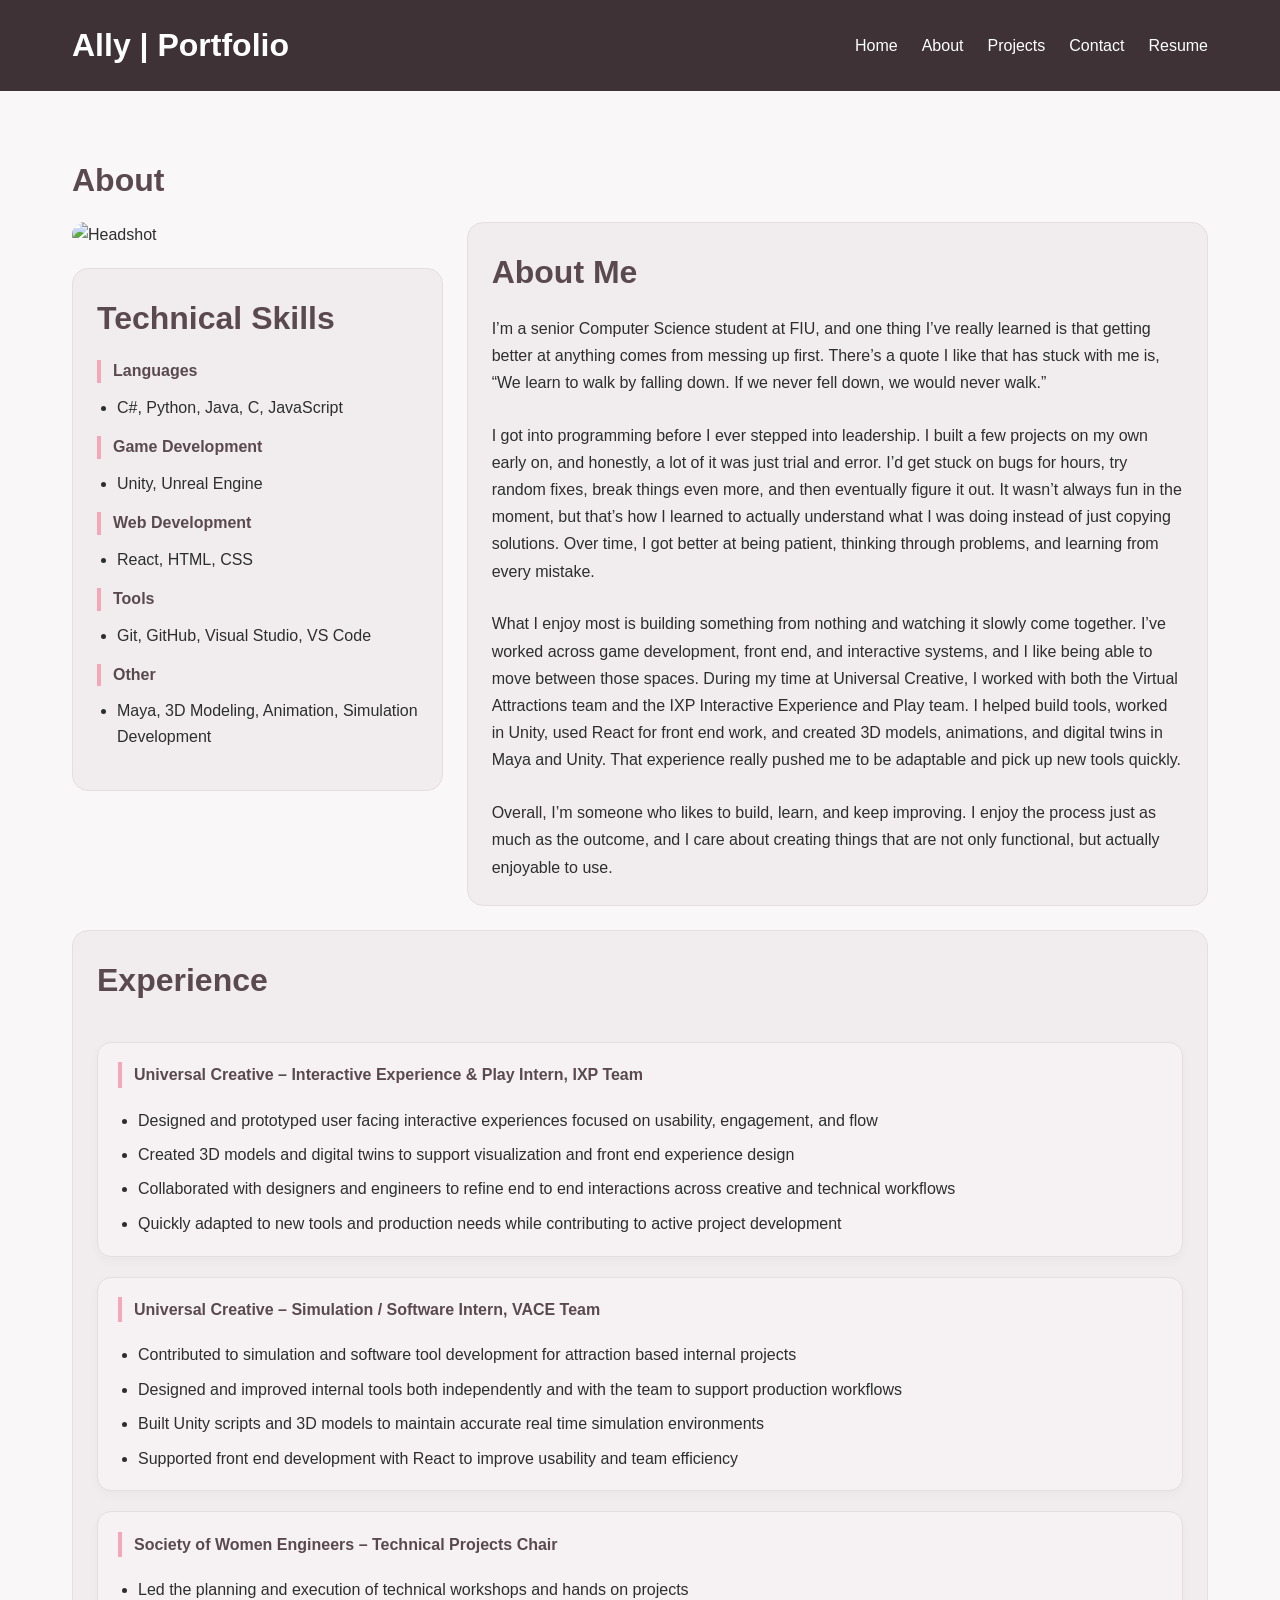
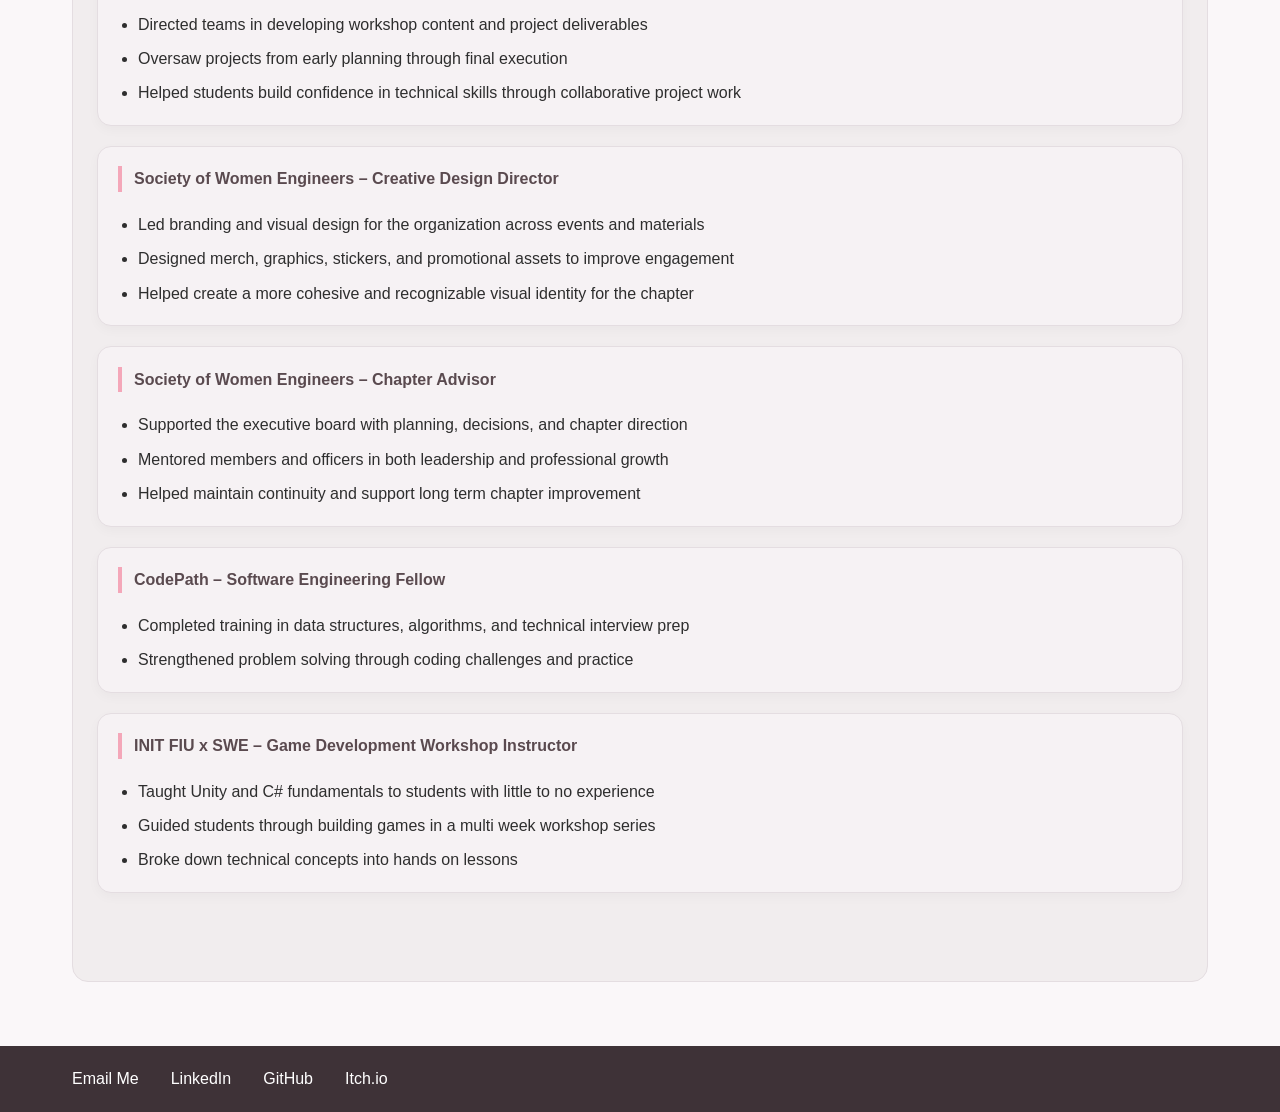
==== commit 4b4583b6: "Changed experience bullet  points Changed experience bullet points to be more impactful" ====
--- a/about.html
+++ b/about.html
@@ -84,6 +84,7 @@
                 patient, thinking through problems, and learning from every
                 mistake.
               </p>
+
               <br />
               <p>
                 What I enjoy most is building something from nothing and
@@ -99,19 +100,6 @@
               </p>
               <br />
               <p>
-                What I enjoy most is building something from nothing and
-                watching it slowly come together. I’ve worked across game
-                development, front end, and interactive systems, and I like
-                being able to move between those spaces. During my time at
-                Universal Creative, I worked with both the Virtual Attractions
-                team and the IXP Interactive Experience and Play team. I helped
-                build tools, worked in Unity, used React for front end work, and
-                created 3D models, animations, and digital twins in Maya and
-                Unity. That experience really pushed me to be adaptable and pick
-                up new tools quickly.
-              </p>
-              <br />
-              <p>
                 Overall, I’m someone who likes to build, learn, and keep
                 improving. I enjoy the process just as much as the outcome, and
                 I care about creating things that are not only functional, but
@@ -129,20 +117,20 @@
                   </h4>
                   <ul>
                     <li>
-                      Contributed to interactive experience development through
-                      software and front end support
-                    </li>
-                    <li>
-                      Used React to help build and improve interface features
-                      for team tools and workflows
-                    </li>
-                    <li>
-                      Assisted with developing user focused experiences that
-                      balanced functionality and usability
-                    </li>
-                    <li>
-                      Collaborated with team members across disciplines to
-                      support creative and technical project goals
+                      Designed and prototyped user facing interactive
+                      experiences focused on usability, engagement, and flow
+                    </li>
+                    <li>
+                      Created 3D models and digital twins to support
+                      visualization and front end experience design
+                    </li>
+                    <li>
+                      Collaborated with designers and engineers to refine end to
+                      end interactions across creative and technical workflows
+                    </li>
+                    <li>
+                      Quickly adapted to new tools and production needs while
+                      contributing to active project development
                     </li>
                   </ul>
                 </div>
@@ -153,20 +141,20 @@
                   </h4>
                   <ul>
                     <li>
-                      Supported the development of simulation and emulation
-                      tools for internal attraction based projects
-                    </li>
-                    <li>
-                      Built and updated Unity applications using C# to keep
-                      simulations accurate and up to date
-                    </li>
-                    <li>
-                      Created and improved 3D models, animations, and digital
-                      twins in Maya and Unity
-                    </li>
-                    <li>
-                      Worked on tools both independently and with the team to
-                      support existing and in development projects
+                      Contributed to simulation and software tool development
+                      for attraction based internal projects
+                    </li>
+                    <li>
+                      Designed and improved internal tools both independently
+                      and with the team to support production workflows
+                    </li>
+                    <li>
+                      Built Unity scripts and 3D models to maintain accurate
+                      real time simulation environments
+                    </li>
+                    <li>
+                      Supported front end development with React to improve
+                      usability and team efficiency
                     </li>
                   </ul>
                 </div>
@@ -244,7 +232,7 @@
                 </div>
 
                 <div class="experience-entry">
-                  <h4>INIT FIU – Game Development Workshop Instructor</h4>
+                  <h4>INIT FIU x SWE – Game Development Workshop Instructor</h4>
                   <ul>
                     <li>
                       Taught Unity and C# fundamentals to students with little
--- a/Styles/components.css
+++ b/Styles/components.css
@@ -120,6 +120,9 @@
 .gallery-box {
   overflow: hidden;
   border-radius: 10px 10px 10px 10px;
+  height: 600px;
+  outline: auto;
+  outline-color: var(--border-soft);
 }
 
 .gallery-box {
@@ -162,9 +165,15 @@
 }
 
 .skill-card {
+  flex: 1 1 140px;
+  max-width: 180px;
+  display: flex;
+  align-items: center;
+  justify-content: center;
   text-align: center;
   font-weight: 700;
   padding: 1rem;
+  white-space: nowrap;
 }
 
 .skill-card:hover {
@@ -192,6 +201,7 @@
   display: flex;
   align-items: center;
   justify-content: center;
+  overflow: visible;
 }
 
 .image-modal-content,
@@ -203,46 +213,62 @@
   display: none;
 }
 
+.image-modal-content {
+  cursor: zoom-in;
+  transition: transform 0.1s ease;
+  user-select: none;
+}
+
 .image-modal-iframe {
   width: 100%;
   height: 100%;
   border: none;
   border-radius: 6px;
   display: none;
-}
-
-.image-modal-close {
-  position: absolute;
-  top: -5rem;
-  right: 0;
-  background: rgba(255, 255, 255, 0.18);
-  border: none;
-  color: white;
-  font-size: 2.5rem;
-  width: 56px;
-  height: 56px;
-  border-radius: 8px;
-  cursor: pointer;
 }
 
 .image-modal-arrow {
   position: absolute;
   top: 50%;
-  background-color: rgba(255, 255, 255, 0.15);
+  transform: translateY(-50%);
+  width: 48px;
+  height: 48px;
+  display: flex;
+  align-items: center;
+  justify-content: center;
+  background-color: var(--text-soft);
   border: none;
   color: white;
-  font-size: 2rem;
-  padding: 0.75rem 1rem;
+  font-size: 1.8rem;
+  border-radius: 10px;
   cursor: pointer;
-  border-radius: 6px;
+  z-index: 10000;
 }
 
 .left-arrow {
-  left: 2rem;
+  left: 500px;
 }
 
 .right-arrow {
-  right: 2rem;
+  right: 500px;
+}
+
+.image-modal-close {
+  position: absolute;
+  top: -48px;
+  right: 0;
+  width: 42px;
+  height: 42px;
+  display: flex;
+  align-items: center;
+  justify-content: center;
+  background: rgba(255, 255, 255, 0.2);
+  border: none;
+  color: white;
+  font-size: 1.8rem;
+  border-radius: 10px;
+  cursor: pointer;
+  z-index: 10000;
 }
 
 /* =====================
@@ -283,3 +309,36 @@
   font-size: 1.6rem;
   pointer-events: none;
 }
+
+/* =====================
+   RESPONSIVE
+===================== */
+
+@media (max-width: 768px) {
+  .image-modal-panel {
+    width: 92vw;
+    height: 70vh;
+  }
+
+  .image-modal-arrow {
+    width: 42px;
+    height: 42px;
+    font-size: 1.5rem;
+  }
+
+  .left-arrow {
+    left: 6px;
+  }
+
+  .right-arrow {
+    right: 6px;
+  }
+
+  .image-modal-close {
+    top: -44px;
+    right: 0;
+    width: 40px;
+    height: 40px;
+    font-size: 1.75rem;
+  }
+}
--- a/Styles/pages.css
+++ b/Styles/pages.css
@@ -36,9 +36,10 @@
 }
 
 .skills-grid {
-  display: grid;
-  grid-template-columns: repeat(auto-fit, minmax(160px, 1fr));
-  gap: 1rem;
+  display: flex;
+  justify-content: center;
+  gap: 1rem;
+  flex-wrap: wrap;
 }
 
 /* =====================
@@ -221,6 +222,15 @@
   object-fit: contain;
 }
 
+.project-overview a {
+  color: var(--pink-primary);
+  text-decoration: underline;
+}
+
+.project-overview a:hover {
+  color: var(--pink-secondary);
+}
+
 /* =====================
    RESUME
 ===================== */
@@ -283,4 +293,11 @@
   .resume-frame {
     height: 500px;
   }
-}
+
+  .skills-grid {
+    display: flex;
+    justify-content: center;
+    gap: 1rem;
+    flex-wrap: wrap;
+  }
+}
